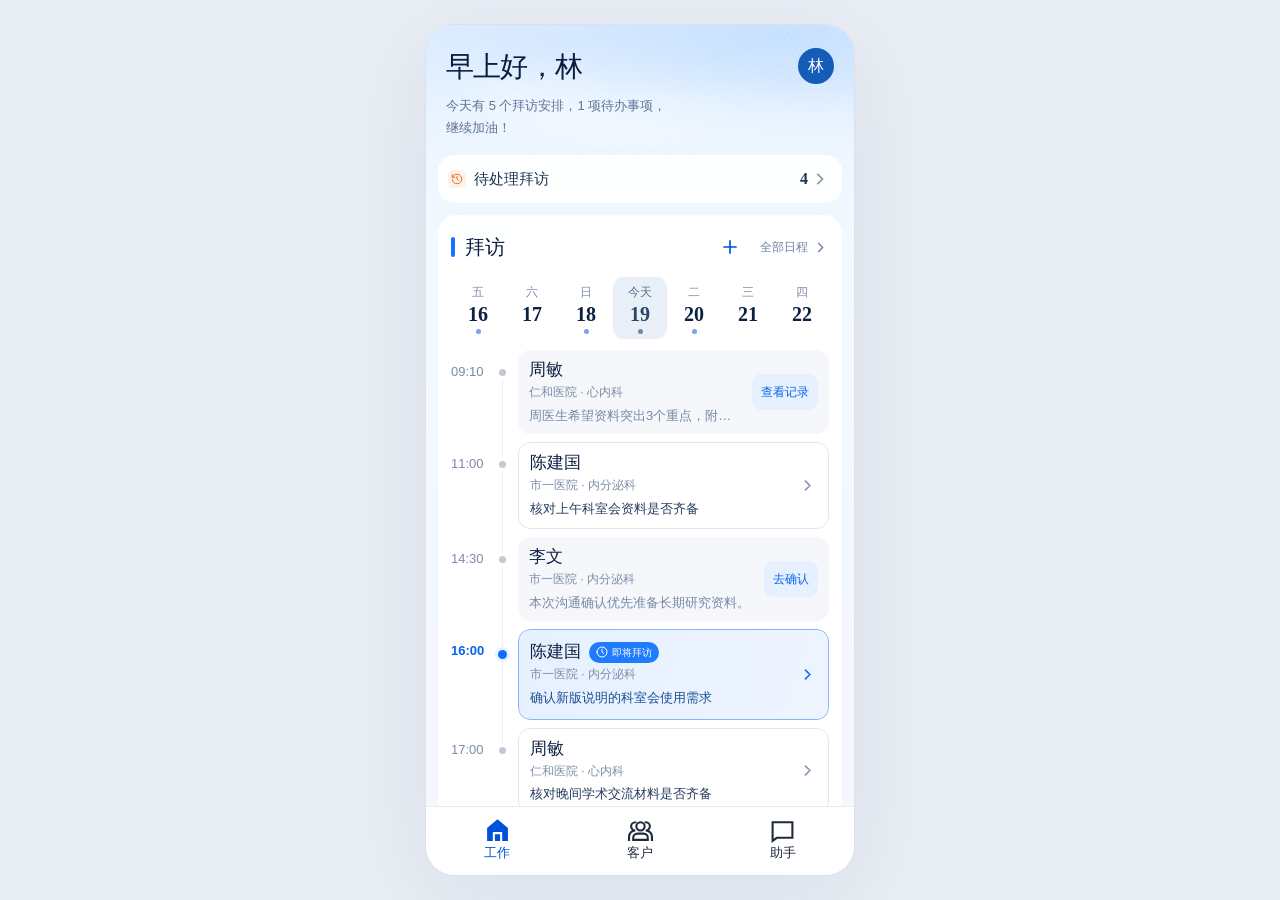
==== index.html @ 2f8feaa4 "Publish the visit workbench as a static GitHub Pages site." ====
<!doctype html>
<html lang="zh-CN">
  <head>
    <meta charset="UTF-8" />
    <meta name="viewport" content="width=device-width, initial-scale=1, viewport-fit=cover" />
    <meta name="theme-color" content="#f5f7fa" />
    <title>拜访工作台</title>
    <script type="module" crossorigin src="./assets/visit-crm-agent-v6-OvRmnCPo.js"></script>
    <link rel="stylesheet" crossorigin href="./assets/visit-crm-agent-v6-2pbnb_za.css">
  </head>
  <body>
    <div id="root"></div>
  </body>
</html>
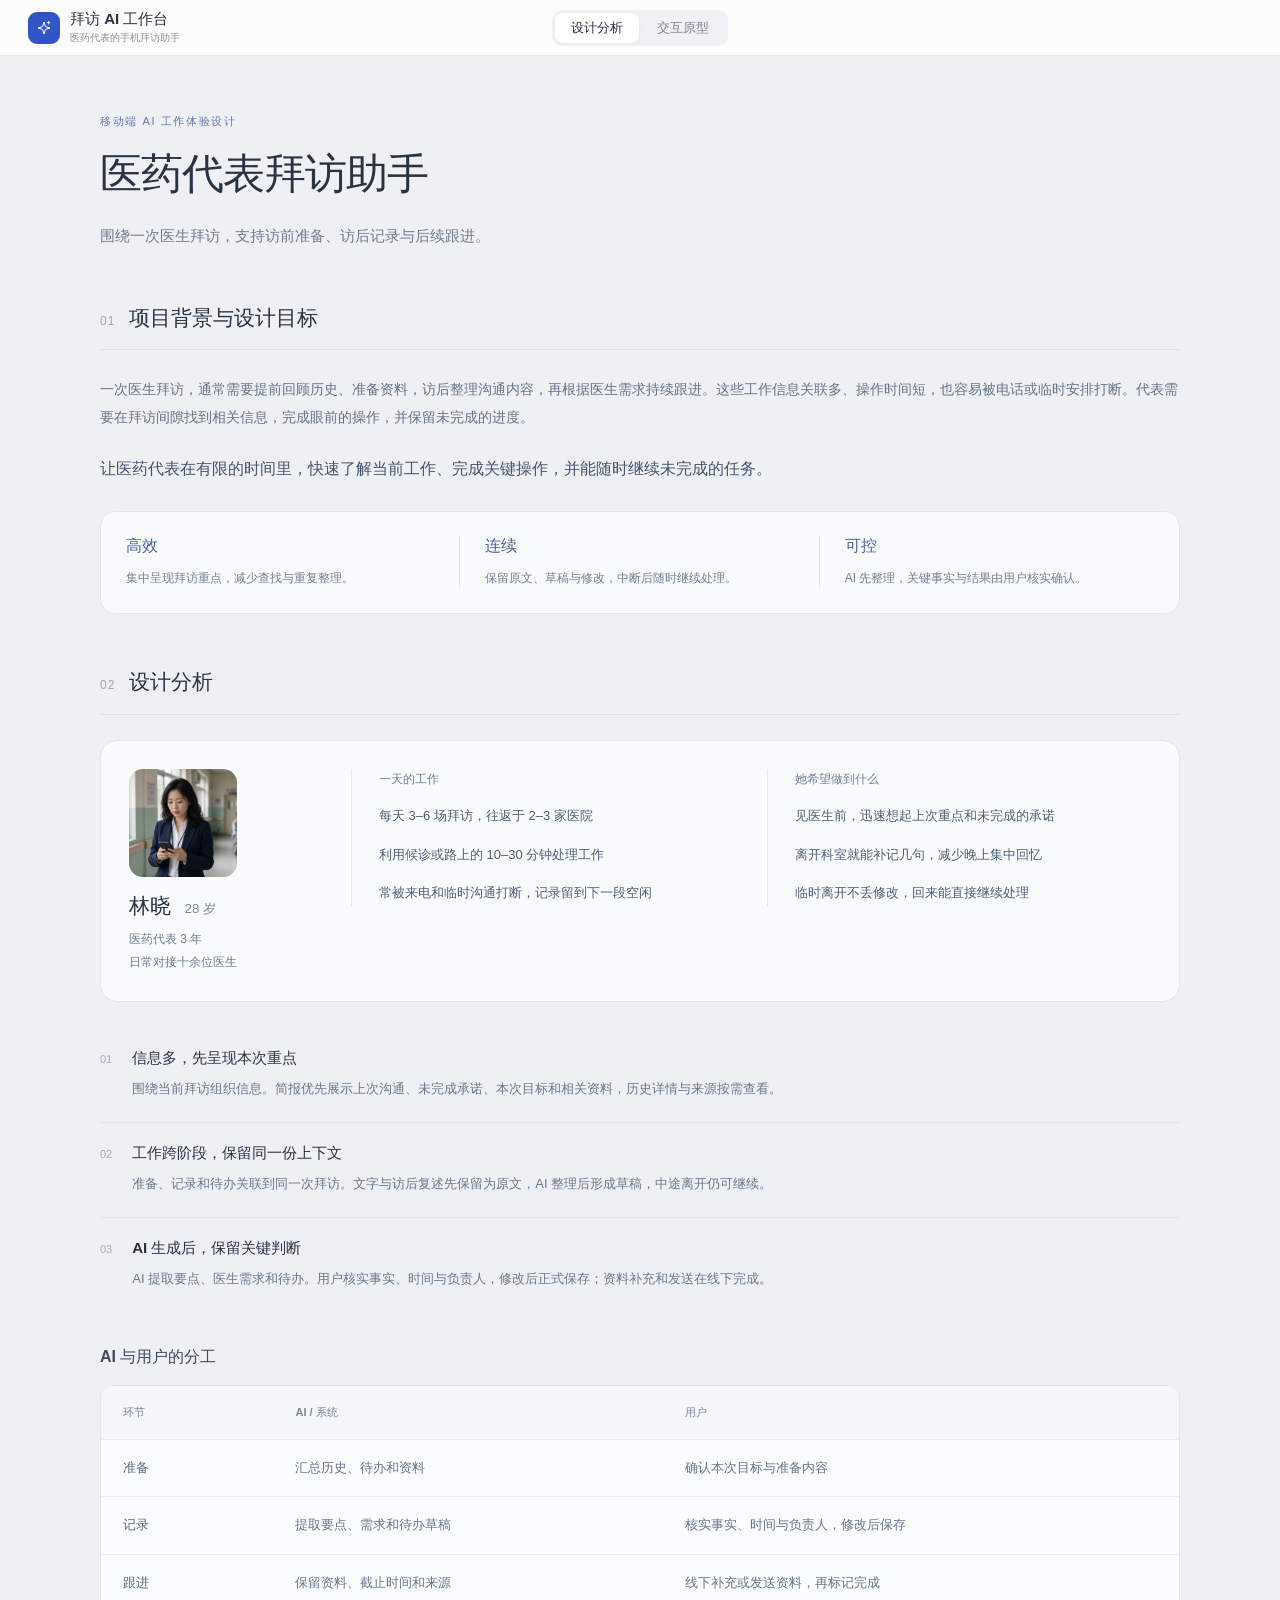
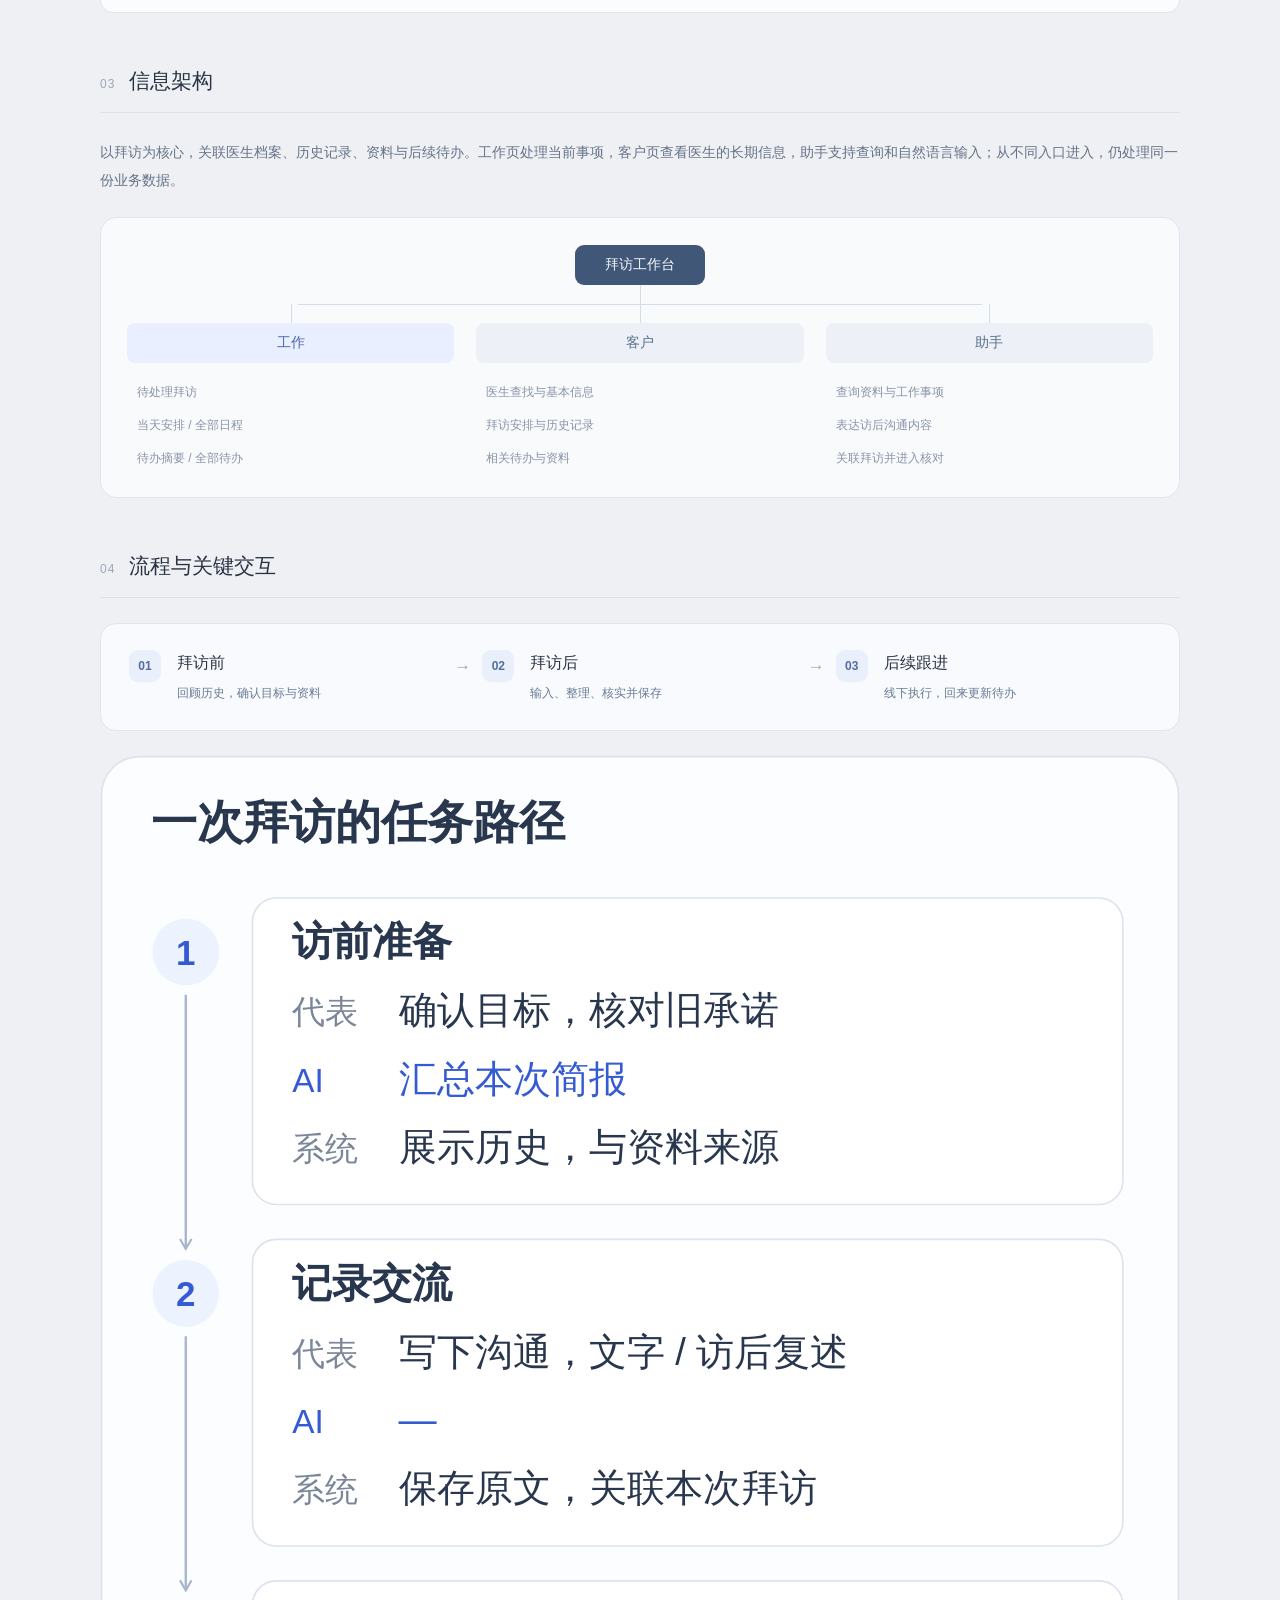
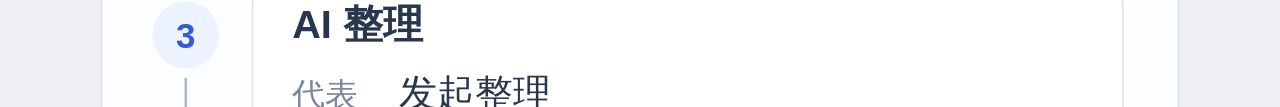
==== commit 199b42e9: "Publish the design showcase so Pages matches the local prototype site." ====
--- a/index.html
+++ b/index.html
@@ -2,13 +2,47 @@
 <html lang="zh-CN">
   <head>
     <meta charset="UTF-8" />
-    <meta name="viewport" content="width=device-width, initial-scale=1, viewport-fit=cover" />
-    <meta name="theme-color" content="#f5f7fa" />
-    <title>拜访工作台</title>
-    <script type="module" crossorigin src="./assets/visit-crm-agent-v6-OvRmnCPo.js"></script>
-    <link rel="stylesheet" crossorigin href="./assets/visit-crm-agent-v6-2pbnb_za.css">
+    <meta name="viewport" content="width=device-width, initial-scale=1" />
+    <meta name="theme-color" content="#eff0f3" />
+    <meta name="description" content="医药代表拜访助手：从访前准备、访后记录到后续跟进的设计分析与可操作原型。" />
+    <title>医药代表拜访助手 · 设计分析与交互原型</title>
+    <link rel="icon" type="image/svg+xml" href="./assets/favicon-CrCzxHG_.svg" />
+    <script type="module" crossorigin src="./assets/showcase-CLrnXKZP.js"></script>
+    <link rel="modulepreload" crossorigin href="./assets/preload-helper-B5U0W3t5.js">
+    <link rel="stylesheet" crossorigin href="./assets/showcase-Dh7uyT0R.css">
   </head>
   <body>
-    <div id="root"></div>
+    <a class="skip-link" href="#main-content">跳到主要内容</a>
+    <header class="showcase-header">
+      <a class="project-brand" href="#analysis" aria-label="拜访 AI 工作台，返回设计分析">
+        <span class="brand-symbol" aria-hidden="true"><svg width="24" height="24" viewBox="0 0 24 24" fill="none"><path d="m12 3 2.1 6.9L21 12l-6.9 2.1L12 21l-2.1-6.9L3 12l6.9-2.1L12 3Z" stroke="currentColor" stroke-width="1.5" stroke-linejoin="round"/><path d="M19 2v4M17 4h4" stroke="currentColor" stroke-width="1.5" stroke-linecap="round"/></svg></span>
+        <span><strong>拜访 AI 工作台</strong><small>医药代表的手机拜访助手</small></span>
+      </a>
+      <nav class="showcase-tabs" role="tablist" aria-label="设计展示导航">
+        <button id="tab-analysis" role="tab" aria-selected="true" aria-controls="panel-analysis" tabindex="0" data-tab="analysis">设计分析</button>
+        <button id="tab-prototype" role="tab" aria-selected="false" aria-controls="panel-prototype" tabindex="-1" data-tab="prototype">交互原型</button>
+      </nav>
+    </header>
+    <main id="main-content">
+      <section id="panel-prototype" role="tabpanel" aria-labelledby="tab-prototype" hidden>
+        <div class="prototype-stage">
+          <svg id="callouts" class="callout-layer" aria-hidden="true"></svg>
+          <aside class="experience-notes notes-left" id="notes-left" aria-label="当前页面的设计意图"></aside>
+          <div class="device-column">
+            <div class="phone-space"><div class="phone-model">
+              <div class="phone-screen"><div class="prototype-loading" id="prototype-loading" role="status"><span class="loading-symbol"></span><strong>正在加载原型</strong></div><iframe id="prototype-frame" title="可操作的医药代表拜访助手原型" data-src="./visit-crm-agent-v6.html?showcase=1#/work" allow="clipboard-write" loading="eager"></iframe></div>
+            </div></div>
+            <div class="prototype-toolbar">
+              <div class="scenario-links" aria-label="体验路径"><button data-route="work" class="is-active">工作首页</button><button data-route="visit/visit-chen">访前准备</button><button data-route="record/visit-late">访后记录</button><button data-route="review/visit-li">核实 AI</button><button data-route="drafts">中断续办</button><button data-route="todos">后续跟进</button></div>
+              <button class="reset-demo" id="reset-demo" aria-haspopup="dialog"><span aria-hidden="true">↺</span> 重置体验</button>
+            </div>
+          </div>
+          <aside class="experience-notes notes-right" id="notes-right" aria-label="当前页面的交互细节"></aside>
+        </div>
+      </section>
+      <section id="panel-analysis" class="document-panel" role="tabpanel" aria-labelledby="tab-analysis"></section>
+    </main>
+    <dialog id="reset-dialog" class="reset-dialog" aria-labelledby="reset-title"><form method="dialog"><h2 id="reset-title">重置演示？</h2><p>恢复本网页的初始数据，不影响独立拜访助手中的记录。</p><div class="dialog-actions"><button value="cancel">取消</button><button value="reset" class="primary-button">重置</button></div></form></dialog>
+    <noscript><p class="noscript">请启用 JavaScript，以查看设计分析并体验交互原型。</p></noscript>
   </body>
 </html>
--- a/assets/showcase-Dh7uyT0R.css
+++ b/assets/showcase-Dh7uyT0R.css
@@ -0,0 +1 @@
+:root{font-family:-apple-system,BlinkMacSystemFont,PingFang SC,Microsoft YaHei,sans-serif;color:#293344;background:#eff0f3;font-synthesis:none;-webkit-font-smoothing:antialiased;--accent:#3154c8;--line:#e0e5ed;--phone-scale:.85;--screen-w:412px;--screen-h:915px;--bezel:8px}*{box-sizing:border-box}html{scroll-padding-top:80px}body{margin:0}button,a{-webkit-tap-highlight-color:transparent}button{font:inherit;color:inherit;cursor:pointer}a{color:var(--accent);text-underline-offset:4px}button:focus-visible,a:focus-visible,summary:focus-visible,[tabindex="0"]:focus-visible{outline:2px solid var(--accent);outline-offset:4px}[hidden]{display:none!important}h1,h2,h3,h4,p,blockquote,dl,dd,figure{margin:0}.skip-link{position:fixed;top:-80px;left:20px;z-index:100;background:#fff;padding:12px 18px;border:2px solid var(--accent);border-radius:8px}.skip-link:focus{top:12px}.showcase-header{position:sticky;top:0;z-index:20;height:56px;padding:0 28px;background:#fcfcfd;border-bottom:1px solid #e5e7eb;display:grid;grid-template-columns:1fr auto 1fr;align-items:center;gap:16px}.project-brand{display:flex;align-items:center;gap:10px;color:inherit;text-decoration:none;justify-self:start;min-width:0}.brand-symbol{width:32px;height:32px;display:grid;place-items:center;border-radius:9px;background:var(--accent);color:#fff;flex-shrink:0}.brand-symbol svg{width:16px;height:16px}.project-brand strong{display:block;font-size:15px;font-weight:650;line-height:1.2}.project-brand small{display:block;font-size:10px;color:#8a909b;margin-top:3px}.showcase-tabs{display:flex;grid-column:2;gap:2px;padding:3px;border-radius:10px;background:#f0f1f4}.showcase-tabs button{height:30px;padding:0 16px;background:transparent;border:0;border-radius:8px;color:#7e8592;font-size:13px;white-space:nowrap;transition:background .15s,color .15s}.showcase-tabs button[aria-selected=true]{background:#fff;color:#293344;box-shadow:0 1px 4px #1722380a;font-weight:600}.showcase-tabs button:hover{color:var(--accent)}.prototype-stage{position:relative;display:grid;grid-template-columns:minmax(250px,340px) auto minmax(250px,340px);align-items:start;justify-content:center;gap:clamp(24px,4vw,64px);max-width:1560px;padding:20px 28px 45px;margin:auto}.device-column{display:flex;flex-direction:column;align-items:center;position:relative;z-index:1}.phone-space{position:relative;width:calc((var(--screen-w) + var(--bezel)*2)*var(--phone-scale));height:calc((var(--screen-h) + var(--bezel)*2)*var(--phone-scale))}.phone-model{position:absolute;width:calc(var(--screen-w) + var(--bezel)*2);height:calc(var(--screen-h) + var(--bezel)*2);padding:var(--bezel);border-radius:36px;background:#202329;box-shadow:0 14px 42px #18284110;transform:scale(var(--phone-scale));transform-origin:top left}.phone-screen{position:relative;width:var(--screen-w);height:var(--screen-h);overflow:hidden;border-radius:28px;background:#f4f7fc}.phone-screen iframe{width:var(--screen-w);height:var(--screen-h);display:block;border:0;opacity:0;transition:opacity .18s}.phone-screen iframe.is-ready{opacity:1}.callout-layer{position:absolute;inset:0;width:100%;height:100%;overflow:visible;pointer-events:none;z-index:4}.experience-notes{position:relative;z-index:2;min-height:calc((var(--screen-h) + var(--bezel)*2)*var(--phone-scale))}.callout-note{position:absolute;left:0;right:8px}.notes-right .callout-note{left:8px;right:0}.callout-title{display:flex;align-items:flex-start;gap:8px;font-size:14px;font-weight:600;line-height:1.6;color:#354158;margin-bottom:9px}.callout-index{display:inline-grid;place-items:center;width:19px;height:19px;flex-shrink:0;margin-top:2px;border-radius:50%;background:var(--accent);color:#fff;font-size:11px;font-weight:600}.callout-note p{color:#65758c;font-size:13px;line-height:1.95;padding-left:27px;text-wrap:pretty}.callout-note.is-dim .callout-index{background:#7b8aad}.note-visual{margin:14px 0 0 27px}.note-visual svg{display:block;width:100%;height:auto;background:#f7f9fc;border:1px solid #dce3ed;border-radius:12px}.prototype-toolbar{display:flex;justify-content:center;align-items:center;flex-wrap:wrap;gap:2px 8px;margin-top:12px;width:min(100%,540px)}.scenario-links{display:flex;align-items:center;justify-content:center;flex-wrap:wrap;gap:3px}.scenario-links button{border:1px solid transparent;border-radius:6px;background:transparent;color:#7a8495;font-size:11px;min-height:32px;padding:4px 8px}.scenario-links button:hover{color:var(--accent);background:#e5eaf7}.scenario-links button.is-active{color:var(--accent);border-color:#d5dff7;background:#f8faff}.reset-demo{border:0;background:none;color:#8a92a0;font-size:11px;min-height:32px;padding:0 8px;white-space:nowrap}.reset-demo span{font-size:15px;margin-right:3px}.reset-demo:hover{color:var(--accent)}.prototype-loading{position:absolute;inset:0;z-index:2;display:flex;flex-direction:column;justify-content:center;align-items:center;gap:12px;padding:28px;background:#f5f7fb;text-align:center}.prototype-loading strong{font-size:15px;font-weight:550;color:#4a5871}.prototype-loading p{font-size:12px;line-height:1.8;color:#929cad}.loading-symbol{width:23px;height:23px;border:2px solid #d8e1f8;border-top-color:var(--accent);border-radius:50%;animation:loading .8s linear infinite}@keyframes loading{to{transform:rotate(360deg)}}.document{max-width:1160px;margin:auto;padding:58px 40px 88px}.document-intro{margin-bottom:48px}.document-eyebrow{color:#6378ac!important;font-size:11px!important;letter-spacing:1.6px;margin-bottom:17px}.document h1{font-size:clamp(30px,3.6vw,42px);font-weight:650;line-height:1.35;letter-spacing:-1px;margin-bottom:18px}.document-intro>p:last-child{color:#717c8d;font-size:15px;line-height:1.95;max-width:700px}.doc-section{margin-top:52px}.doc-section>h2{display:flex;align-items:baseline;gap:14px;font-size:21px;font-weight:600;line-height:1.5;padding-bottom:16px;border-bottom:1px solid #dde2ea;margin-bottom:25px}.doc-section>h2>span{color:#9ca6b7;font-size:12px;font-weight:500;letter-spacing:1px}.doc-sub{font-size:16px;font-weight:600;color:#3b4962;margin:34px 0 17px}.prose{color:#657388;font-size:14px;line-height:2;margin-bottom:13px}.goal-statement{color:#44546f;font-size:16px;font-weight:500;line-height:1.95;margin-top:22px}.goal-grid{display:grid;grid-template-columns:repeat(3,minmax(0,1fr));gap:0;margin-top:26px;padding:24px 0;background:#f9fafc;border:1px solid #e1e6ee;border-radius:15px}.goal-card{padding:0 25px;border-right:1px solid #e3e8f0}.goal-card:last-child{border:0}.goal-card h3{font-size:16px;color:#4b629a;font-weight:600;margin-bottom:10px}.goal-card p{color:#718095;font-size:12px;line-height:1.9}.persona-hero{display:grid;grid-template-columns:190px minmax(0,1fr) minmax(0,1fr);align-items:start;gap:32px;padding:28px;background:#fafbfd;border:1px solid #e3e7ee;border-radius:18px;margin-bottom:26px}.persona-identity{display:flex;flex-direction:column;align-items:flex-start;gap:14px}.persona-photo{width:108px;height:108px;display:block;flex-shrink:0;border-radius:14px;object-fit:cover;object-position:35% 22%}.persona-identity h3{font-size:21px;font-weight:600;line-height:1.4;margin-bottom:8px}.persona-identity h3 span{font-size:13px;font-weight:400;color:#7a879b;margin-left:8px}.persona-background{font-size:12px;color:#6d7d94;line-height:1.85}.persona-column{border-left:1px solid #e3e8f0;padding-left:27px}.persona-column h4{font-size:12px;font-weight:500;color:#718199;margin:2px 0 16px}.persona-column ul{list-style:none;padding:0;margin:0;display:grid;gap:14px}.persona-column li{color:#4e5e77;font-size:13px;line-height:1.9}.decision-list{margin-bottom:30px}.decision-list article{display:flex;gap:20px;padding:21px 0;border-bottom:1px solid #e1e6ee}.decision-list article:last-child{border:0}.decision-index{font-size:11px;color:#a0adc3;padding-top:4px;font-variant-numeric:tabular-nums}.decision-list h3{font-size:15px;font-weight:600;margin-bottom:8px}.decision-list p{font-size:13px;color:#69788f;line-height:1.95}.table-scroll{width:100%;overflow-x:auto;border:1px solid #e1e6ee;border-radius:13px;background:#fbfcfe}table{border-collapse:collapse;width:100%;min-width:560px;font-size:13px;line-height:1.9;text-align:left}th,td{padding:16px 22px;vertical-align:top;border-bottom:1px solid #e8edf3}thead th{font-size:11px;font-weight:550;color:#7a879c;background:#f5f7fa}tbody th{color:#566983;font-weight:500;width:16%}tbody td{color:#66758c}tbody tr:last-child td,tbody tr:last-child th{border:0}.app-map{margin-top:23px;padding:27px 26px 22px;background:#f9fafc;border:1px solid #e0e6ef;border-radius:17px}.app-map-root{position:relative;width:max-content;margin:auto;padding:11px 30px;border-radius:9px;background:#405778;color:#f8faff;font-size:14px;font-weight:550}.app-map-root:after{content:"";position:absolute;left:50%;bottom:-19px;width:1px;height:19px;background:#d3dce9}.app-map-cols{position:relative;display:grid;grid-template-columns:repeat(3,minmax(0,1fr));gap:22px;margin-top:38px}.app-map-cols:before{content:"";position:absolute;top:-19px;left:16.67%;right:16.67%;height:1px;background:#d3dce9}.app-map-col{position:relative}.app-map-col:before{content:"";position:absolute;top:-19px;left:50%;width:1px;height:19px;background:#d3dce9}.app-map-col h3{padding:11px;text-align:center;background:#edf1f7;border-radius:8px;font-size:14px;font-weight:550;color:#59708e}.app-map-col.is-primary h3{color:#4a65ac;background:#e9efff}.app-map-col ul{list-style:none;margin:13px 0 0;padding:0 10px}.app-map-col li{color:#8793a6;font-size:12px;line-height:1.9;padding:5px 0}.placement-notes{display:grid;gap:20px;margin-top:25px}.placement-notes article{display:grid;grid-template-columns:160px 1fr;gap:20px}.placement-notes h3{font-size:13px;font-weight:550;color:#60718d;line-height:1.95}.placement-notes p{color:#738199;font-size:12px;line-height:1.95}.phase-strip{display:grid;grid-template-columns:repeat(3,minmax(0,1fr));gap:38px;padding:26px 28px;border:1px solid #dfe6f0;border-radius:16px;background:#f8fafd}.phase-strip article{position:relative;padding-left:48px;min-width:0}.phase-strip article>span{position:absolute;top:0;left:0;display:grid;place-items:center;width:32px;height:32px;border-radius:9px;color:#536d9e;background:#eaf0fb;font-size:12px;font-weight:600}.phase-strip article+article:before{content:"→";position:absolute;left:-28px;top:7px;color:#91a5c5;font-size:17px}.phase-strip h3{font-size:16px;font-weight:600;margin:3px 0 8px}.phase-strip p{font-size:12px;color:#697b94;line-height:1.85}.journey-figure{margin-top:24px}.journey-figure img{display:block;width:100%;height:auto}.journey-figure figcaption{text-align:center;font-size:11px;color:#9ba6b7;line-height:1.95;margin-top:13px}.resume-path{list-style:none;display:grid;grid-template-columns:repeat(4,minmax(0,1fr));gap:28px;padding:6px 0 0;margin:0}.resume-path li{position:relative;min-width:0}.resume-path li:not(:last-child):before{content:"";position:absolute;top:15px;left:16px;right:-44px;height:1px;background:#d4deed}.resume-path li>span{position:relative;display:grid;place-items:center;width:32px;height:32px;border-radius:50%;border:1px solid #cbd8ed;background:#f7f9fd;font-size:12px;color:#5975a7;font-weight:500}.resume-path li:nth-child(2)>span{background:#fbf5eb;border-color:#e7d6b8;color:#987444}.resume-path li:nth-child(3)>span{background:#4b6ac2;border-color:#4b6ac2;color:#fff}.resume-path li>div{margin-top:17px;padding-right:8px}.resume-path h4{font-size:14px;font-weight:600;margin-bottom:9px}.resume-path p{font-size:12px;color:#697b94;line-height:1.9}.review-example{display:grid;grid-template-columns:1fr 1fr;gap:35px;border:1px solid #e0e6f0;background:#fafbfd;padding:28px;border-radius:16px}.review-example>div+div{border-left:1px solid #e0e6f0;padding-left:32px}.example-label{display:block;font-size:10px;color:#9aa8bd;margin-bottom:15px;letter-spacing:1px}.review-example blockquote{font-size:18px;color:#637696;line-height:1.9;margin-bottom:14px}.review-example h4{font-size:15px;font-weight:550;margin-bottom:12px}.review-example p{font-size:12px;color:#738199;line-height:1.95}.document-jump{display:inline-flex;align-items:center;gap:22px;font-size:12px;border:0;padding:10px 0;margin-top:14px;background:transparent;color:#5773b4}.document-jump:hover{color:var(--accent)}.prototype-scope{font-size:11px;color:#a3adbb;border-top:1px solid #dfe5ee;padding-top:22px;margin-top:38px;line-height:1.95}.reset-dialog{width:min(420px,calc(100% - 36px));padding:30px;border:1px solid #e2e7ee;border-radius:18px;color:#3e4c64;box-shadow:0 20px 80px #12243d1f}.reset-dialog::backdrop{background:#182a4650}.reset-dialog h2{font-size:21px;font-weight:600;margin-bottom:14px}.reset-dialog p{font-size:13px;color:#8794a9;line-height:1.9}.dialog-actions{display:flex;justify-content:flex-end;gap:12px;margin-top:25px}.dialog-actions button{font-size:12px;padding:10px 18px;border:1px solid #e1e7ef;background:#fff;border-radius:8px}.primary-button,.dialog-actions .primary-button{border:1px solid var(--accent);border-radius:8px;background:var(--accent);color:#fff;padding:10px 17px;font-size:12px}.noscript{text-align:center;padding:30px}@media(max-width:1180px){.showcase-header{padding-inline:20px}.prototype-stage{grid-template-columns:minmax(190px,1fr) auto minmax(190px,1fr);gap:22px;padding-inline:20px}.callout-title{font-size:13px}.callout-note p{font-size:12px}}@media(max-width:980px){.showcase-header{display:flex;justify-content:space-between;height:auto;min-height:56px;padding:10px 16px;gap:12px}.prototype-stage{grid-template-columns:1fr 1fr;gap:24px;padding:14px 24px 35px;max-width:760px}.device-column{grid-column:1/-1;grid-row:1}.experience-notes{min-height:0;align-self:start}.callout-note,.notes-right .callout-note{position:static;margin-top:18px}.callout-layer{display:none}.callout-note.is-dim{opacity:1}.document{padding-inline:32px}}@media(max-width:680px){.showcase-header{flex-wrap:wrap;padding:12px 16px 10px;gap:12px}.project-brand strong{font-size:14px}.showcase-tabs{width:100%}.showcase-tabs button{flex:1;height:34px;font-size:12px}.prototype-stage{padding:12px 18px 32px;gap:20px}.prototype-toolbar{margin-top:10px;gap:3px}.scenario-links button{font-size:10px;padding:4px 7px}.callout-title{font-size:13px}.callout-note p{padding:0;font-size:12px;margin-top:10px}.document{padding:36px 22px 48px}.document-intro{margin-bottom:34px}.document h1{font-size:31px}.document-intro>p:last-child{font-size:13px}.doc-section{margin-top:38px}.doc-section>h2{font-size:19px;gap:11px;margin-bottom:20px}.prose{font-size:13px}.goal-grid{grid-template-columns:1fr;padding:0 21px}.goal-card{border:0;border-bottom:1px solid #e3e8f0;padding:18px 0}.goal-card h3{font-size:15px;margin-bottom:6px}.persona-hero{grid-template-columns:1fr}.persona-hero figure{min-height:190px;max-height:220px}.persona-copy{padding:23px}.persona-copy h3{font-size:18px}.decision-list article{gap:14px}.app-map{padding:23px 18px 18px}.app-map-cols{grid-template-columns:1fr;gap:20px;margin-top:22px}.app-map-root:after,.app-map-cols:before,.app-map-col:before{display:none}.app-map-col ul{margin-top:8px}.app-map-col li{padding:4px 0}.placement-notes article{display:block}.placement-notes h3{margin-bottom:5px}.phase-strip{grid-template-columns:1fr;gap:18px;padding-bottom:0}.phase-strip article+article:before{display:none}.phase-strip h3{margin-bottom:5px}.journey-figure{margin:20px -6px 0}.resume-path{grid-template-columns:1fr 1fr;gap:24px 20px}.review-example{grid-template-columns:1fr;padding:24px;gap:24px}.review-example>div+div{border:0;border-top:1px solid #e0e6f0;padding:24px 0 0}.review-example blockquote{font-size:17px}th,td{padding:14px 16px}}@media(max-width:680px){.table-scroll table{min-width:0;table-layout:fixed;font-size:12px}.table-scroll th,.table-scroll td{padding:13px 11px}.table-scroll th:first-child{width:54px}}@media(max-width:680px){.prototype-stage{grid-template-columns:minmax(0,1fr)}.note-visual{margin-left:0;max-width:420px}.experience-notes{width:100%}}@media(max-width:680px){.persona-hero{grid-template-columns:1fr;gap:24px;padding:23px}.persona-identity{flex-direction:row;align-items:center;gap:18px}.persona-photo{width:84px;height:84px}.persona-identity h3{font-size:20px}.persona-column{border-left:0;border-top:1px solid #e3e8f0;padding:20px 0 0}.persona-column h4{margin:0 0 12px}.persona-column ul{gap:10px}.phase-strip{padding:22px;gap:24px}.resume-path{display:block}.resume-path li{display:grid;grid-template-columns:32px minmax(0,1fr);column-gap:16px;padding-bottom:24px}.resume-path li:last-child{padding-bottom:0}.resume-path li:not(:last-child):before{inset:32px auto 0 15px;width:1px;height:auto}.resume-path li>div{margin:0;padding:2px 0 0}}@media(prefers-reduced-motion:reduce){*,*:before,*:after{animation:none!important;transition:none!important;scroll-behavior:auto!important}}@media print{.showcase-header,#panel-prototype,.document-jump,.reset-dialog{display:none!important}.document-panel[hidden]{display:block!important}body{background:#fff}.document{max-width:none;padding:0}.doc-section,.journey-figure,.table-scroll,.review-example{break-inside:avoid}.table-scroll{overflow:visible}table{min-width:0}}
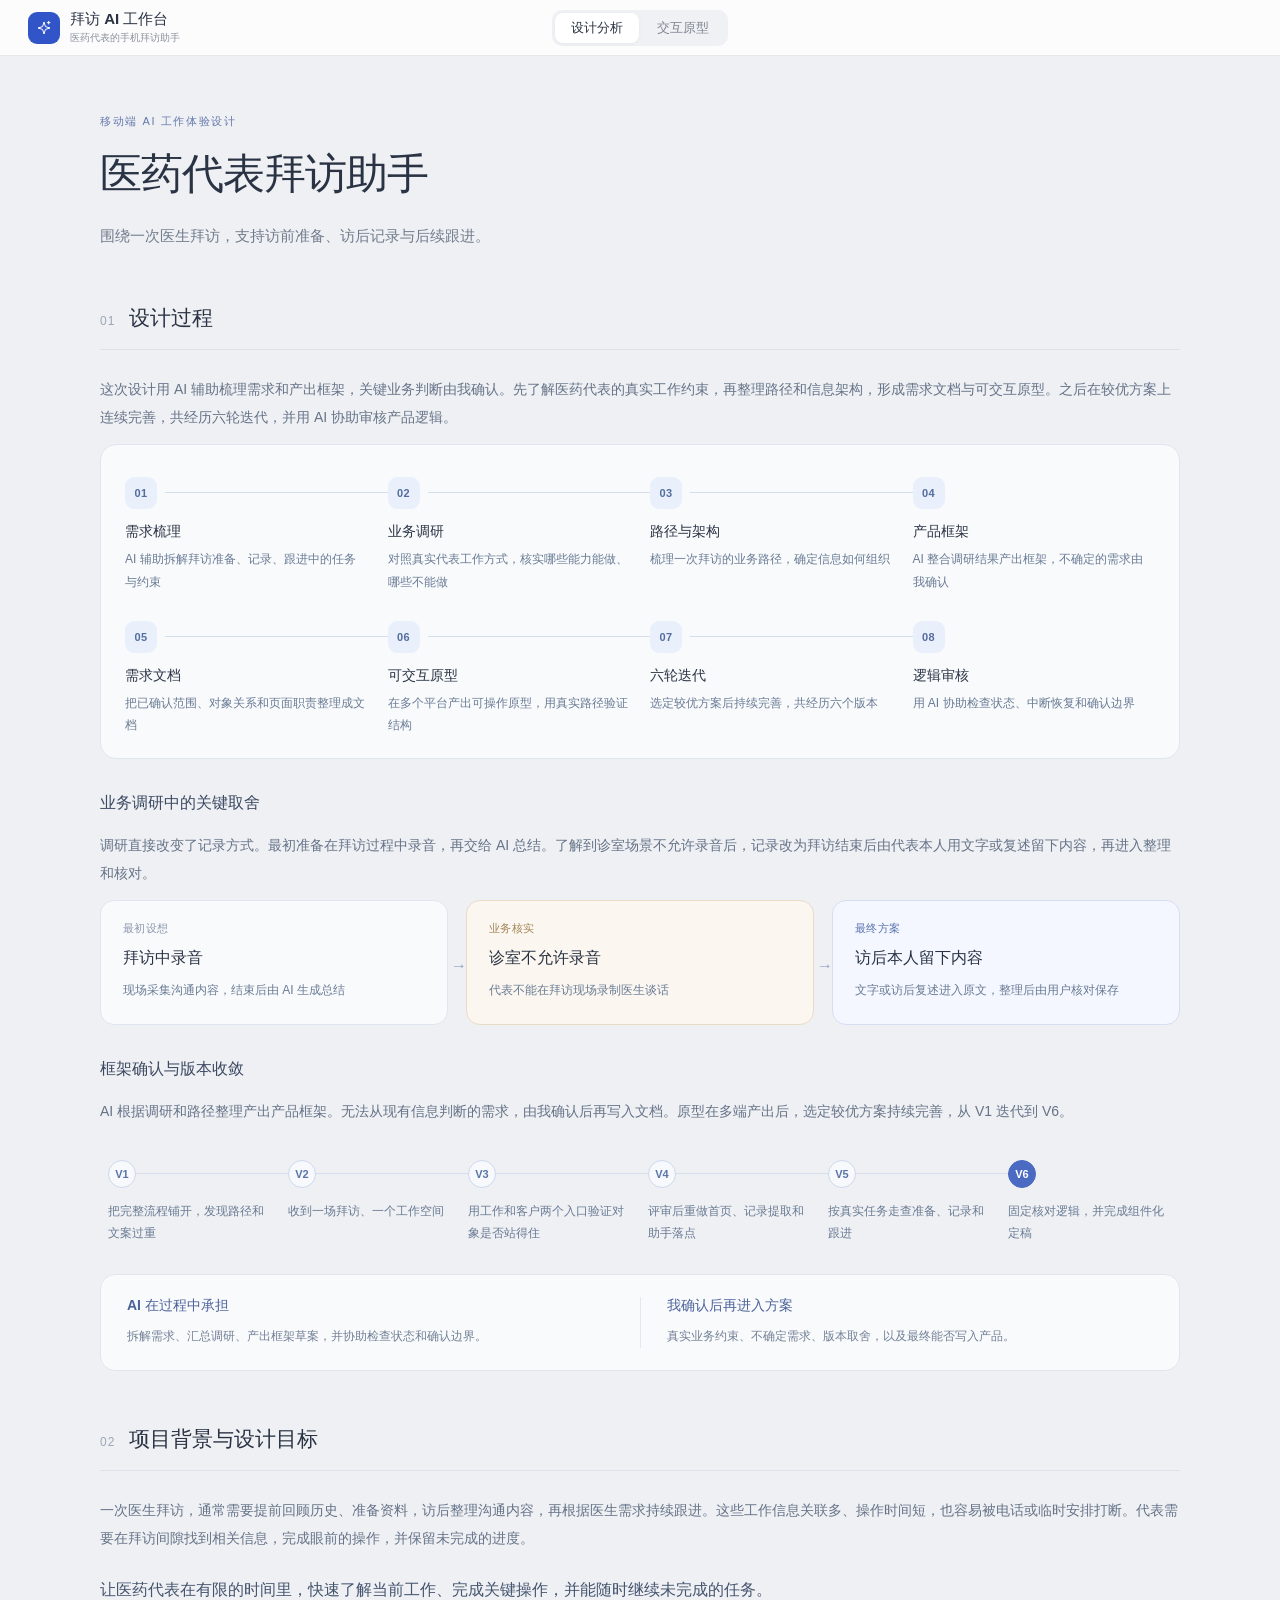
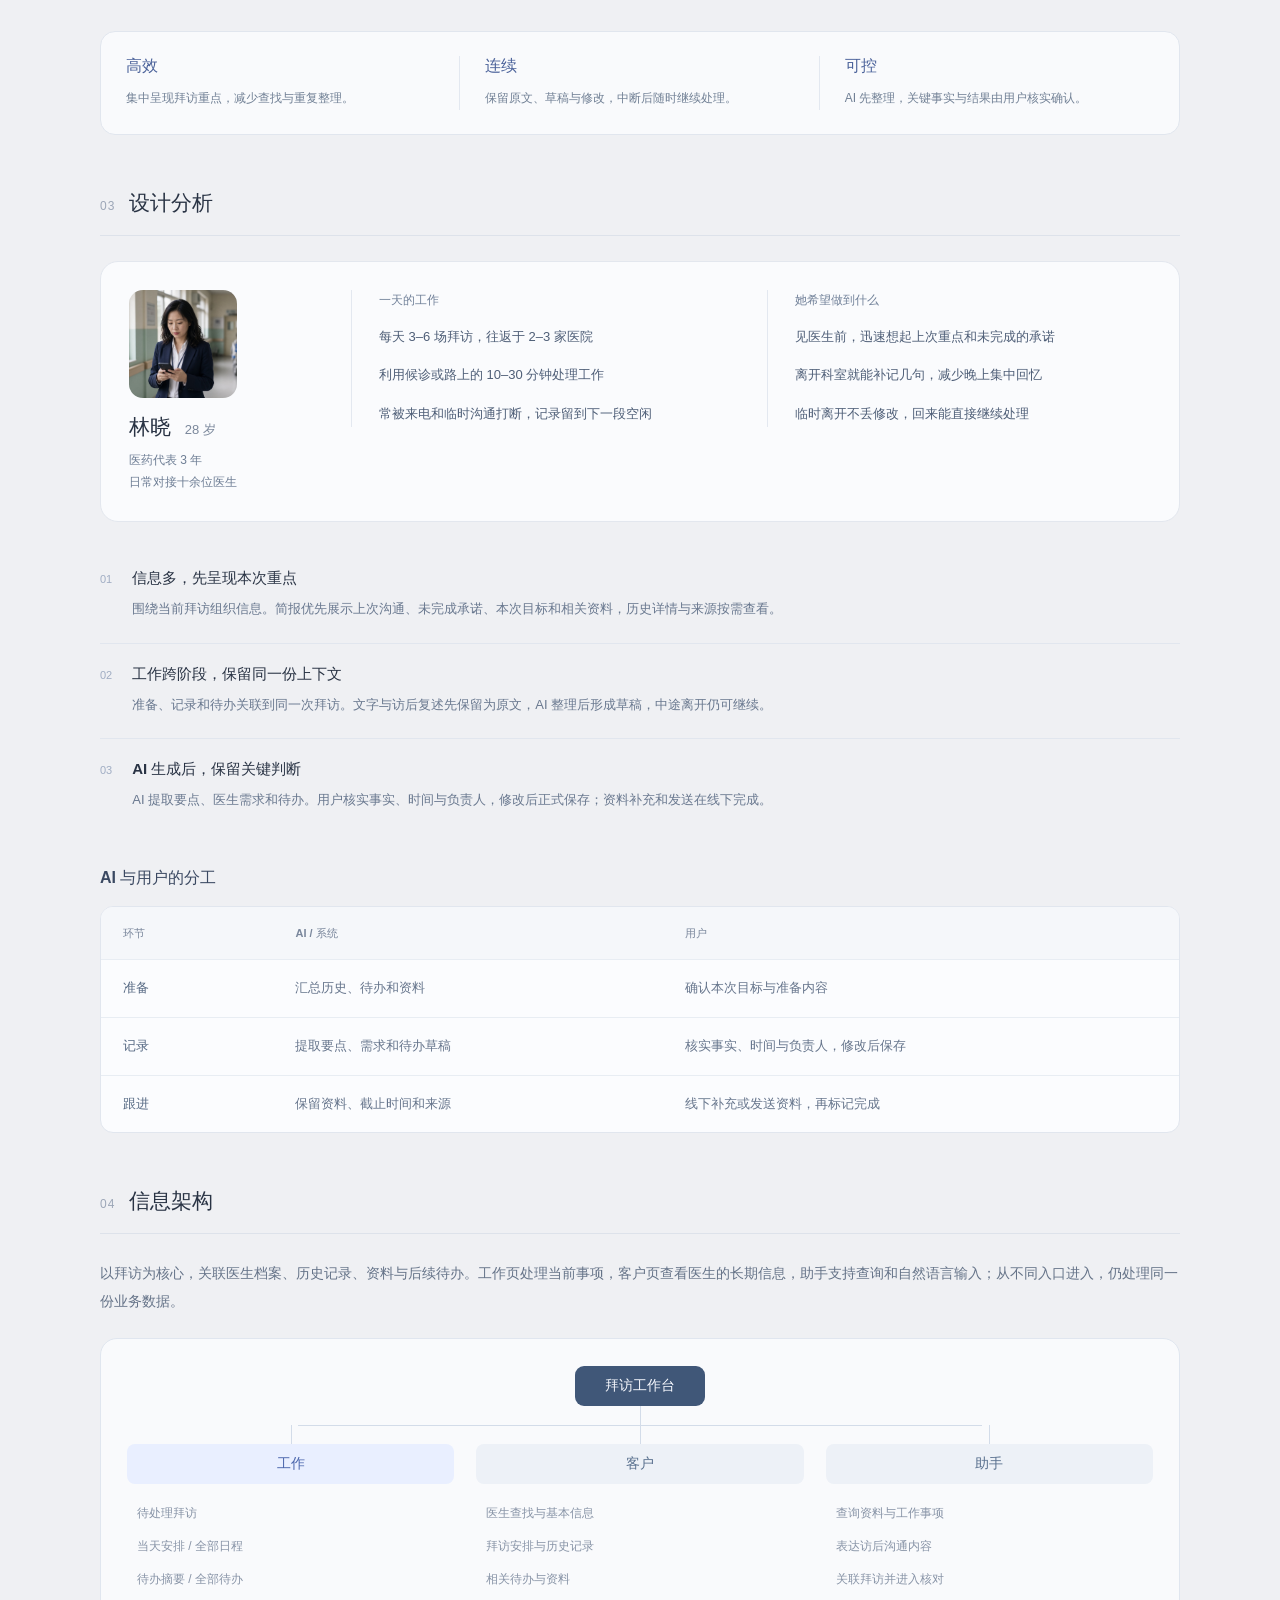
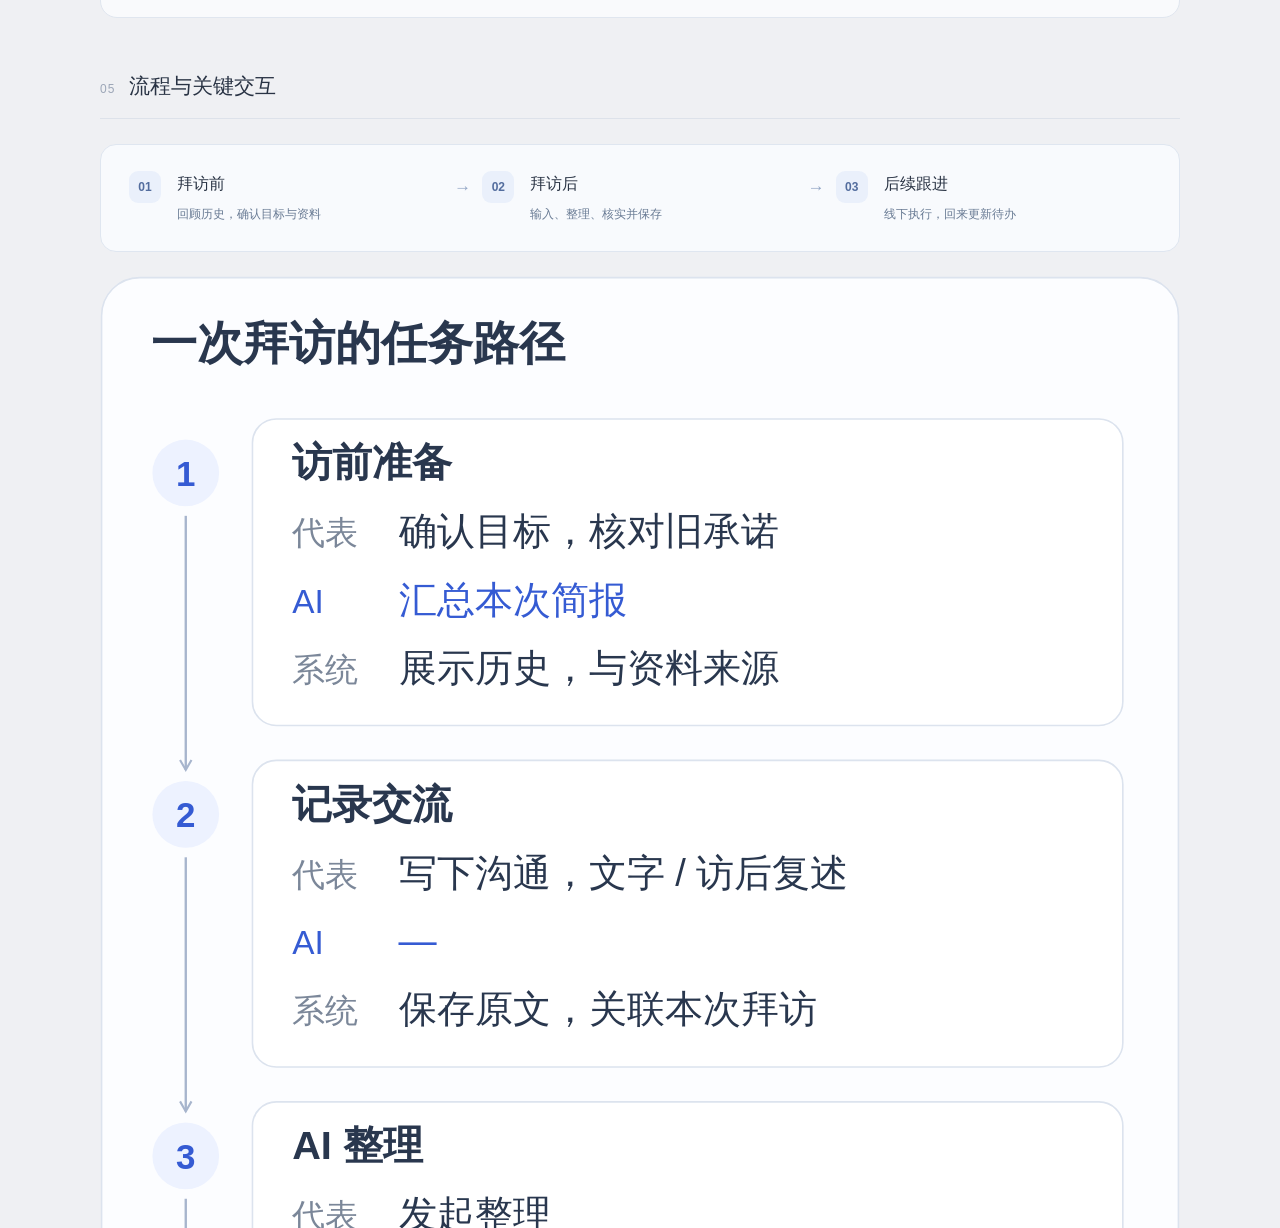
==== commit 1082b2f3: "Refresh customers, optional todos, recorded past visits, and review editing." ====
--- a/index.html
+++ b/index.html
@@ -7,9 +7,9 @@
     <meta name="description" content="医药代表拜访助手：从访前准备、访后记录到后续跟进的设计分析与可操作原型。" />
     <title>医药代表拜访助手 · 设计分析与交互原型</title>
     <link rel="icon" type="image/svg+xml" href="./assets/favicon-CrCzxHG_.svg" />
-    <script type="module" crossorigin src="./assets/showcase-CLrnXKZP.js"></script>
+    <script type="module" crossorigin src="./assets/showcase-2bGiR0l_.js"></script>
     <link rel="modulepreload" crossorigin href="./assets/preload-helper-B5U0W3t5.js">
-    <link rel="stylesheet" crossorigin href="./assets/showcase-Dh7uyT0R.css">
+    <link rel="stylesheet" crossorigin href="./assets/showcase-C-QtS1ud.css">
   </head>
   <body>
     <a class="skip-link" href="#main-content">跳到主要内容</a>
--- a/assets/showcase-C-QtS1ud.css
+++ b/assets/showcase-C-QtS1ud.css
@@ -0,0 +1 @@
+:root{font-family:-apple-system,BlinkMacSystemFont,PingFang SC,Microsoft YaHei,sans-serif;color:#293344;background:#eff0f3;font-synthesis:none;-webkit-font-smoothing:antialiased;--accent:#3154c8;--line:#e0e5ed;--phone-scale:.85;--screen-w:412px;--screen-h:915px;--bezel:8px}*{box-sizing:border-box}html{scroll-padding-top:80px}body{margin:0}button,a{-webkit-tap-highlight-color:transparent}button{font:inherit;color:inherit;cursor:pointer}a{color:var(--accent);text-underline-offset:4px}button:focus-visible,a:focus-visible,summary:focus-visible,[tabindex="0"]:focus-visible{outline:2px solid var(--accent);outline-offset:4px}[hidden]{display:none!important}h1,h2,h3,h4,p,blockquote,dl,dd,figure{margin:0}.skip-link{position:fixed;top:-80px;left:20px;z-index:100;background:#fff;padding:12px 18px;border:2px solid var(--accent);border-radius:8px}.skip-link:focus{top:12px}.showcase-header{position:sticky;top:0;z-index:20;height:56px;padding:0 28px;background:#fcfcfd;border-bottom:1px solid #e5e7eb;display:grid;grid-template-columns:1fr auto 1fr;align-items:center;gap:16px}.project-brand{display:flex;align-items:center;gap:10px;color:inherit;text-decoration:none;justify-self:start;min-width:0}.brand-symbol{width:32px;height:32px;display:grid;place-items:center;border-radius:9px;background:var(--accent);color:#fff;flex-shrink:0}.brand-symbol svg{width:16px;height:16px}.project-brand strong{display:block;font-size:15px;font-weight:650;line-height:1.2}.project-brand small{display:block;font-size:10px;color:#8a909b;margin-top:3px}.showcase-tabs{display:flex;grid-column:2;gap:2px;padding:3px;border-radius:10px;background:#f0f1f4}.showcase-tabs button{height:30px;padding:0 16px;background:transparent;border:0;border-radius:8px;color:#7e8592;font-size:13px;white-space:nowrap;transition:background .15s,color .15s}.showcase-tabs button[aria-selected=true]{background:#fff;color:#293344;box-shadow:0 1px 4px #1722380a;font-weight:600}.showcase-tabs button:hover{color:var(--accent)}.prototype-stage{position:relative;display:grid;grid-template-columns:minmax(250px,340px) auto minmax(250px,340px);align-items:start;justify-content:center;gap:clamp(24px,4vw,64px);max-width:1560px;padding:20px 28px 45px;margin:auto}.device-column{display:flex;flex-direction:column;align-items:center;position:relative;z-index:1}.phone-space{position:relative;width:calc((var(--screen-w) + var(--bezel)*2)*var(--phone-scale));height:calc((var(--screen-h) + var(--bezel)*2)*var(--phone-scale))}.phone-model{position:absolute;width:calc(var(--screen-w) + var(--bezel)*2);height:calc(var(--screen-h) + var(--bezel)*2);padding:var(--bezel);border-radius:36px;background:#202329;box-shadow:0 14px 42px #18284110;transform:scale(var(--phone-scale));transform-origin:top left}.phone-screen{position:relative;width:var(--screen-w);height:var(--screen-h);overflow:hidden;border-radius:28px;background:#f4f7fc}.phone-screen iframe{width:var(--screen-w);height:var(--screen-h);display:block;border:0;opacity:0;transition:opacity .18s}.phone-screen iframe.is-ready{opacity:1}.callout-layer{position:absolute;inset:0;width:100%;height:100%;overflow:visible;pointer-events:none;z-index:4}.experience-notes{position:relative;z-index:2;min-height:calc((var(--screen-h) + var(--bezel)*2)*var(--phone-scale))}.callout-note{position:absolute;left:0;right:8px}.notes-right .callout-note{left:8px;right:0}.callout-title{display:flex;align-items:flex-start;gap:8px;font-size:14px;font-weight:600;line-height:1.6;color:#354158;margin-bottom:9px}.callout-index{display:inline-grid;place-items:center;width:19px;height:19px;flex-shrink:0;margin-top:2px;border-radius:50%;background:var(--accent);color:#fff;font-size:11px;font-weight:600}.callout-note p{color:#65758c;font-size:13px;line-height:1.95;padding-left:27px;text-wrap:pretty}.callout-note.is-dim .callout-index{background:#7b8aad}.note-visual{margin:14px 0 0 27px}.note-visual svg{display:block;width:100%;height:auto;background:#f7f9fc;border:1px solid #dce3ed;border-radius:12px}.prototype-toolbar{display:flex;justify-content:center;align-items:center;flex-wrap:wrap;gap:2px 8px;margin-top:12px;width:min(100%,540px)}.scenario-links{display:flex;align-items:center;justify-content:center;flex-wrap:wrap;gap:3px}.scenario-links button{border:1px solid transparent;border-radius:6px;background:transparent;color:#7a8495;font-size:11px;min-height:32px;padding:4px 8px}.scenario-links button:hover{color:var(--accent);background:#e5eaf7}.scenario-links button.is-active{color:var(--accent);border-color:#d5dff7;background:#f8faff}.reset-demo{border:0;background:none;color:#8a92a0;font-size:11px;min-height:32px;padding:0 8px;white-space:nowrap}.reset-demo span{font-size:15px;margin-right:3px}.reset-demo:hover{color:var(--accent)}.prototype-loading{position:absolute;inset:0;z-index:2;display:flex;flex-direction:column;justify-content:center;align-items:center;gap:12px;padding:28px;background:#f5f7fb;text-align:center}.prototype-loading strong{font-size:15px;font-weight:550;color:#4a5871}.prototype-loading p{font-size:12px;line-height:1.8;color:#929cad}.loading-symbol{width:23px;height:23px;border:2px solid #d8e1f8;border-top-color:var(--accent);border-radius:50%;animation:loading .8s linear infinite}@keyframes loading{to{transform:rotate(360deg)}}.document{max-width:1160px;margin:auto;padding:58px 40px 88px}.document-intro{margin-bottom:48px}.document-eyebrow{color:#6378ac!important;font-size:11px!important;letter-spacing:1.6px;margin-bottom:17px}.document h1{font-size:clamp(30px,3.6vw,42px);font-weight:650;line-height:1.35;letter-spacing:-1px;margin-bottom:18px}.document-intro>p:last-child{color:#717c8d;font-size:15px;line-height:1.95;max-width:700px}.doc-section{margin-top:52px}.doc-section>h2{display:flex;align-items:baseline;gap:14px;font-size:21px;font-weight:600;line-height:1.5;padding-bottom:16px;border-bottom:1px solid #dde2ea;margin-bottom:25px}.doc-section>h2>span{color:#9ca6b7;font-size:12px;font-weight:500;letter-spacing:1px}.doc-sub{font-size:16px;font-weight:600;color:#3b4962;margin:34px 0 17px}.prose{color:#657388;font-size:14px;line-height:2;margin-bottom:13px}.process-track{list-style:none;display:grid;grid-template-columns:repeat(4,minmax(0,1fr));gap:22px 20px;margin:6px 0 8px;padding:26px 24px 22px;border:1px solid #e0e6ef;border-radius:16px;background:#f9fafc}.process-track li{position:relative;min-width:0;padding-top:6px}.process-track li:nth-child(-n+3):after{content:"";position:absolute;top:21px;left:40px;right:-20px;height:1px;background:#d4deed}.process-track li:nth-child(n+5):nth-child(-n+7):after{content:"";position:absolute;top:21px;left:40px;right:-20px;height:1px;background:#d4deed}.process-track span{position:relative;z-index:1;display:grid;place-items:center;width:32px;height:32px;margin-bottom:14px;border-radius:9px;background:#eaf0fb;color:#536d9e;font-size:11px;font-weight:600;letter-spacing:.4px}.process-track h3{font-size:14px;font-weight:600;margin-bottom:7px}.process-track p{font-size:12px;color:#697b94;line-height:1.85}.research-shift{display:grid;grid-template-columns:repeat(3,minmax(0,1fr));gap:18px;margin:6px 0 8px}.research-shift article{position:relative;min-width:0;padding:20px 22px 22px;border:1px solid #e0e6ef;border-radius:14px;background:#f9fafc}.research-shift article:nth-child(2){background:#fbf7f0;border-color:#eadcc4}.research-shift article:nth-child(3){background:#f4f7ff;border-color:#d5def3}.research-shift article+article:before{content:"→";position:absolute;left:-16px;top:46%;color:#91a5c5;font-size:16px}.research-shift p{font-size:11px;color:#8b97ab;letter-spacing:.4px;margin-bottom:10px}.research-shift article:nth-child(2) p{color:#a18455}.research-shift article:nth-child(3) p{color:#5a72ad}.research-shift h3{font-size:16px;font-weight:600;margin-bottom:10px;line-height:1.45}.research-shift span{display:block;font-size:12px;color:#697b94;line-height:1.85}.version-rail{list-style:none;display:grid;grid-template-columns:repeat(6,minmax(0,1fr));gap:16px;margin:6px 0 22px;padding:22px 8px 8px}.version-rail li{position:relative;min-width:0}.version-rail li:not(:last-child):before{content:"";position:absolute;top:13px;left:28px;right:-16px;height:1px;background:#d4deed}.version-rail strong{position:relative;z-index:1;display:grid;place-items:center;width:28px;height:28px;margin-bottom:12px;border-radius:50%;border:1px solid #cbd8ed;background:#f7f9fd;color:#5975a7;font-size:11px;font-weight:600}.version-rail li:last-child strong{background:#4b6ac2;border-color:#4b6ac2;color:#fff}.version-rail p{font-size:12px;color:#697b94;line-height:1.85;padding-right:4px}.process-roles{display:grid;grid-template-columns:1fr 1fr;gap:0;padding:22px 0;background:#f9fafc;border:1px solid #e1e6ee;border-radius:15px}.process-roles article{padding:0 26px}.process-roles article+article{border-left:1px solid #e3e8f0}.process-roles h3{font-size:14px;font-weight:600;color:#4b629a;margin-bottom:10px}.process-roles p{font-size:12px;color:#718095;line-height:1.9}.goal-statement{color:#44546f;font-size:16px;font-weight:500;line-height:1.95;margin-top:22px}.goal-grid{display:grid;grid-template-columns:repeat(3,minmax(0,1fr));gap:0;margin-top:26px;padding:24px 0;background:#f9fafc;border:1px solid #e1e6ee;border-radius:15px}.goal-card{padding:0 25px;border-right:1px solid #e3e8f0}.goal-card:last-child{border:0}.goal-card h3{font-size:16px;color:#4b629a;font-weight:600;margin-bottom:10px}.goal-card p{color:#718095;font-size:12px;line-height:1.9}.persona-hero{display:grid;grid-template-columns:190px minmax(0,1fr) minmax(0,1fr);align-items:start;gap:32px;padding:28px;background:#fafbfd;border:1px solid #e3e7ee;border-radius:18px;margin-bottom:26px}.persona-identity{display:flex;flex-direction:column;align-items:flex-start;gap:14px}.persona-photo{width:108px;height:108px;display:block;flex-shrink:0;border-radius:14px;object-fit:cover;object-position:35% 22%}.persona-identity h3{font-size:21px;font-weight:600;line-height:1.4;margin-bottom:8px}.persona-identity h3 span{font-size:13px;font-weight:400;color:#7a879b;margin-left:8px}.persona-background{font-size:12px;color:#6d7d94;line-height:1.85}.persona-column{border-left:1px solid #e3e8f0;padding-left:27px}.persona-column h4{font-size:12px;font-weight:500;color:#718199;margin:2px 0 16px}.persona-column ul{list-style:none;padding:0;margin:0;display:grid;gap:14px}.persona-column li{color:#4e5e77;font-size:13px;line-height:1.9}.decision-list{margin-bottom:30px}.decision-list article{display:flex;gap:20px;padding:21px 0;border-bottom:1px solid #e1e6ee}.decision-list article:last-child{border:0}.decision-index{font-size:11px;color:#a0adc3;padding-top:4px;font-variant-numeric:tabular-nums}.decision-list h3{font-size:15px;font-weight:600;margin-bottom:8px}.decision-list p{font-size:13px;color:#69788f;line-height:1.95}.table-scroll{width:100%;overflow-x:auto;border:1px solid #e1e6ee;border-radius:13px;background:#fbfcfe}table{border-collapse:collapse;width:100%;min-width:560px;font-size:13px;line-height:1.9;text-align:left}th,td{padding:16px 22px;vertical-align:top;border-bottom:1px solid #e8edf3}thead th{font-size:11px;font-weight:550;color:#7a879c;background:#f5f7fa}tbody th{color:#566983;font-weight:500;width:16%}tbody td{color:#66758c}tbody tr:last-child td,tbody tr:last-child th{border:0}.app-map{margin-top:23px;padding:27px 26px 22px;background:#f9fafc;border:1px solid #e0e6ef;border-radius:17px}.app-map-root{position:relative;width:max-content;margin:auto;padding:11px 30px;border-radius:9px;background:#405778;color:#f8faff;font-size:14px;font-weight:550}.app-map-root:after{content:"";position:absolute;left:50%;bottom:-19px;width:1px;height:19px;background:#d3dce9}.app-map-cols{position:relative;display:grid;grid-template-columns:repeat(3,minmax(0,1fr));gap:22px;margin-top:38px}.app-map-cols:before{content:"";position:absolute;top:-19px;left:16.67%;right:16.67%;height:1px;background:#d3dce9}.app-map-col{position:relative}.app-map-col:before{content:"";position:absolute;top:-19px;left:50%;width:1px;height:19px;background:#d3dce9}.app-map-col h3{padding:11px;text-align:center;background:#edf1f7;border-radius:8px;font-size:14px;font-weight:550;color:#59708e}.app-map-col.is-primary h3{color:#4a65ac;background:#e9efff}.app-map-col ul{list-style:none;margin:13px 0 0;padding:0 10px}.app-map-col li{color:#8793a6;font-size:12px;line-height:1.9;padding:5px 0}.placement-notes{display:grid;gap:20px;margin-top:25px}.placement-notes article{display:grid;grid-template-columns:160px 1fr;gap:20px}.placement-notes h3{font-size:13px;font-weight:550;color:#60718d;line-height:1.95}.placement-notes p{color:#738199;font-size:12px;line-height:1.95}.phase-strip{display:grid;grid-template-columns:repeat(3,minmax(0,1fr));gap:38px;padding:26px 28px;border:1px solid #dfe6f0;border-radius:16px;background:#f8fafd}.phase-strip article{position:relative;padding-left:48px;min-width:0}.phase-strip article>span{position:absolute;top:0;left:0;display:grid;place-items:center;width:32px;height:32px;border-radius:9px;color:#536d9e;background:#eaf0fb;font-size:12px;font-weight:600}.phase-strip article+article:before{content:"→";position:absolute;left:-28px;top:7px;color:#91a5c5;font-size:17px}.phase-strip h3{font-size:16px;font-weight:600;margin:3px 0 8px}.phase-strip p{font-size:12px;color:#697b94;line-height:1.85}.journey-figure{margin-top:24px}.journey-figure img{display:block;width:100%;height:auto}.journey-figure figcaption{text-align:center;font-size:11px;color:#9ba6b7;line-height:1.95;margin-top:13px}.resume-path{list-style:none;display:grid;grid-template-columns:repeat(4,minmax(0,1fr));gap:28px;padding:6px 0 0;margin:0}.resume-path li{position:relative;min-width:0}.resume-path li:not(:last-child):before{content:"";position:absolute;top:15px;left:16px;right:-44px;height:1px;background:#d4deed}.resume-path li>span{position:relative;display:grid;place-items:center;width:32px;height:32px;border-radius:50%;border:1px solid #cbd8ed;background:#f7f9fd;font-size:12px;color:#5975a7;font-weight:500}.resume-path li:nth-child(2)>span{background:#fbf5eb;border-color:#e7d6b8;color:#987444}.resume-path li:nth-child(3)>span{background:#4b6ac2;border-color:#4b6ac2;color:#fff}.resume-path li>div{margin-top:17px;padding-right:8px}.resume-path h4{font-size:14px;font-weight:600;margin-bottom:9px}.resume-path p{font-size:12px;color:#697b94;line-height:1.9}.review-example{display:grid;grid-template-columns:1fr 1fr;gap:35px;border:1px solid #e0e6f0;background:#fafbfd;padding:28px;border-radius:16px}.review-example>div+div{border-left:1px solid #e0e6f0;padding-left:32px}.example-label{display:block;font-size:10px;color:#9aa8bd;margin-bottom:15px;letter-spacing:1px}.review-example blockquote{font-size:18px;color:#637696;line-height:1.9;margin-bottom:14px}.review-example h4{font-size:15px;font-weight:550;margin-bottom:12px}.review-example p{font-size:12px;color:#738199;line-height:1.95}.document-jump{display:inline-flex;align-items:center;gap:22px;font-size:12px;border:0;padding:10px 0;margin-top:14px;background:transparent;color:#5773b4}.document-jump:hover{color:var(--accent)}.prototype-scope{font-size:11px;color:#a3adbb;border-top:1px solid #dfe5ee;padding-top:22px;margin-top:38px;line-height:1.95}.reset-dialog{width:min(420px,calc(100% - 36px));padding:30px;border:1px solid #e2e7ee;border-radius:18px;color:#3e4c64;box-shadow:0 20px 80px #12243d1f}.reset-dialog::backdrop{background:#182a4650}.reset-dialog h2{font-size:21px;font-weight:600;margin-bottom:14px}.reset-dialog p{font-size:13px;color:#8794a9;line-height:1.9}.dialog-actions{display:flex;justify-content:flex-end;gap:12px;margin-top:25px}.dialog-actions button{font-size:12px;padding:10px 18px;border:1px solid #e1e7ef;background:#fff;border-radius:8px}.primary-button,.dialog-actions .primary-button{border:1px solid var(--accent);border-radius:8px;background:var(--accent);color:#fff;padding:10px 17px;font-size:12px}.noscript{text-align:center;padding:30px}@media(max-width:1180px){.showcase-header{padding-inline:20px}.prototype-stage{grid-template-columns:minmax(190px,1fr) auto minmax(190px,1fr);gap:22px;padding-inline:20px}.callout-title{font-size:13px}.callout-note p{font-size:12px}}@media(max-width:980px){.showcase-header{display:flex;justify-content:space-between;height:auto;min-height:56px;padding:10px 16px;gap:12px}.prototype-stage{grid-template-columns:1fr 1fr;gap:24px;padding:14px 24px 35px;max-width:760px}.device-column{grid-column:1/-1;grid-row:1}.experience-notes{min-height:0;align-self:start}.callout-note,.notes-right .callout-note{position:static;margin-top:18px}.callout-layer{display:none}.callout-note.is-dim{opacity:1}.document{padding-inline:32px}.process-track{grid-template-columns:repeat(2,minmax(0,1fr))}.process-track li:nth-child(-n+3):after,.process-track li:nth-child(n+5):nth-child(-n+7):after{display:none}.process-track li:nth-child(odd):not(:nth-last-child(-n+1)):after{content:"";position:absolute;top:21px;left:40px;right:-20px;height:1px;background:#d4deed;display:block}.version-rail{grid-template-columns:repeat(3,minmax(0,1fr));gap:22px 18px}.version-rail li:not(:last-child):before{display:none}}@media(max-width:680px){.showcase-header{flex-wrap:wrap;padding:12px 16px 10px;gap:12px}.project-brand strong{font-size:14px}.showcase-tabs{width:100%}.showcase-tabs button{flex:1;height:34px;font-size:12px}.prototype-stage{padding:12px 18px 32px;gap:20px}.prototype-toolbar{margin-top:10px;gap:3px}.scenario-links button{font-size:10px;padding:4px 7px}.callout-title{font-size:13px}.callout-note p{padding:0;font-size:12px;margin-top:10px}.document{padding:36px 22px 48px}.document-intro{margin-bottom:34px}.document h1{font-size:31px}.document-intro>p:last-child{font-size:13px}.doc-section{margin-top:38px}.doc-section>h2{font-size:19px;gap:11px;margin-bottom:20px}.prose{font-size:13px}.process-track{grid-template-columns:1fr 1fr;gap:20px 16px;padding:20px 18px 16px}.process-track li:nth-child(-n+3):after,.process-track li:nth-child(n+5):nth-child(-n+7):after{display:none}.process-track span{width:28px;height:28px;margin-bottom:10px}.process-track h3{font-size:13px}.research-shift{grid-template-columns:1fr;gap:12px}.research-shift article+article:before{display:none}.research-shift h3{font-size:15px}.version-rail{grid-template-columns:1fr 1fr;gap:20px 16px;padding:8px 0 4px}.version-rail li:not(:last-child):before{display:none}.process-roles{grid-template-columns:1fr;padding:4px 20px}.process-roles article{padding:16px 0}.process-roles article+article{border:0;border-top:1px solid #e3e8f0}.goal-grid{grid-template-columns:1fr;padding:0 21px}.goal-card{border:0;border-bottom:1px solid #e3e8f0;padding:18px 0}.goal-card h3{font-size:15px;margin-bottom:6px}.persona-hero{grid-template-columns:1fr}.persona-hero figure{min-height:190px;max-height:220px}.persona-copy{padding:23px}.persona-copy h3{font-size:18px}.decision-list article{gap:14px}.app-map{padding:23px 18px 18px}.app-map-cols{grid-template-columns:1fr;gap:20px;margin-top:22px}.app-map-root:after,.app-map-cols:before,.app-map-col:before{display:none}.app-map-col ul{margin-top:8px}.app-map-col li{padding:4px 0}.placement-notes article{display:block}.placement-notes h3{margin-bottom:5px}.phase-strip{grid-template-columns:1fr;gap:18px;padding-bottom:0}.phase-strip article+article:before{display:none}.phase-strip h3{margin-bottom:5px}.journey-figure{margin:20px -6px 0}.resume-path{grid-template-columns:1fr 1fr;gap:24px 20px}.review-example{grid-template-columns:1fr;padding:24px;gap:24px}.review-example>div+div{border:0;border-top:1px solid #e0e6f0;padding:24px 0 0}.review-example blockquote{font-size:17px}th,td{padding:14px 16px}}@media(max-width:680px){.table-scroll table{min-width:0;table-layout:fixed;font-size:12px}.table-scroll th,.table-scroll td{padding:13px 11px}.table-scroll th:first-child{width:54px}}@media(max-width:680px){.prototype-stage{grid-template-columns:minmax(0,1fr)}.note-visual{margin-left:0;max-width:420px}.experience-notes{width:100%}}@media(max-width:680px){.persona-hero{grid-template-columns:1fr;gap:24px;padding:23px}.persona-identity{flex-direction:row;align-items:center;gap:18px}.persona-photo{width:84px;height:84px}.persona-identity h3{font-size:20px}.persona-column{border-left:0;border-top:1px solid #e3e8f0;padding:20px 0 0}.persona-column h4{margin:0 0 12px}.persona-column ul{gap:10px}.phase-strip{padding:22px;gap:24px}.resume-path{display:block}.resume-path li{display:grid;grid-template-columns:32px minmax(0,1fr);column-gap:16px;padding-bottom:24px}.resume-path li:last-child{padding-bottom:0}.resume-path li:not(:last-child):before{inset:32px auto 0 15px;width:1px;height:auto}.resume-path li>div{margin:0;padding:2px 0 0}}@media(prefers-reduced-motion:reduce){*,*:before,*:after{animation:none!important;transition:none!important;scroll-behavior:auto!important}}@media print{.showcase-header,#panel-prototype,.document-jump,.reset-dialog{display:none!important}.document-panel[hidden]{display:block!important}body{background:#fff}.document{max-width:none;padding:0}.doc-section,.journey-figure,.table-scroll,.review-example,.process-track,.research-shift,.version-rail,.process-roles{break-inside:avoid}.table-scroll{overflow:visible}table{min-width:0}}
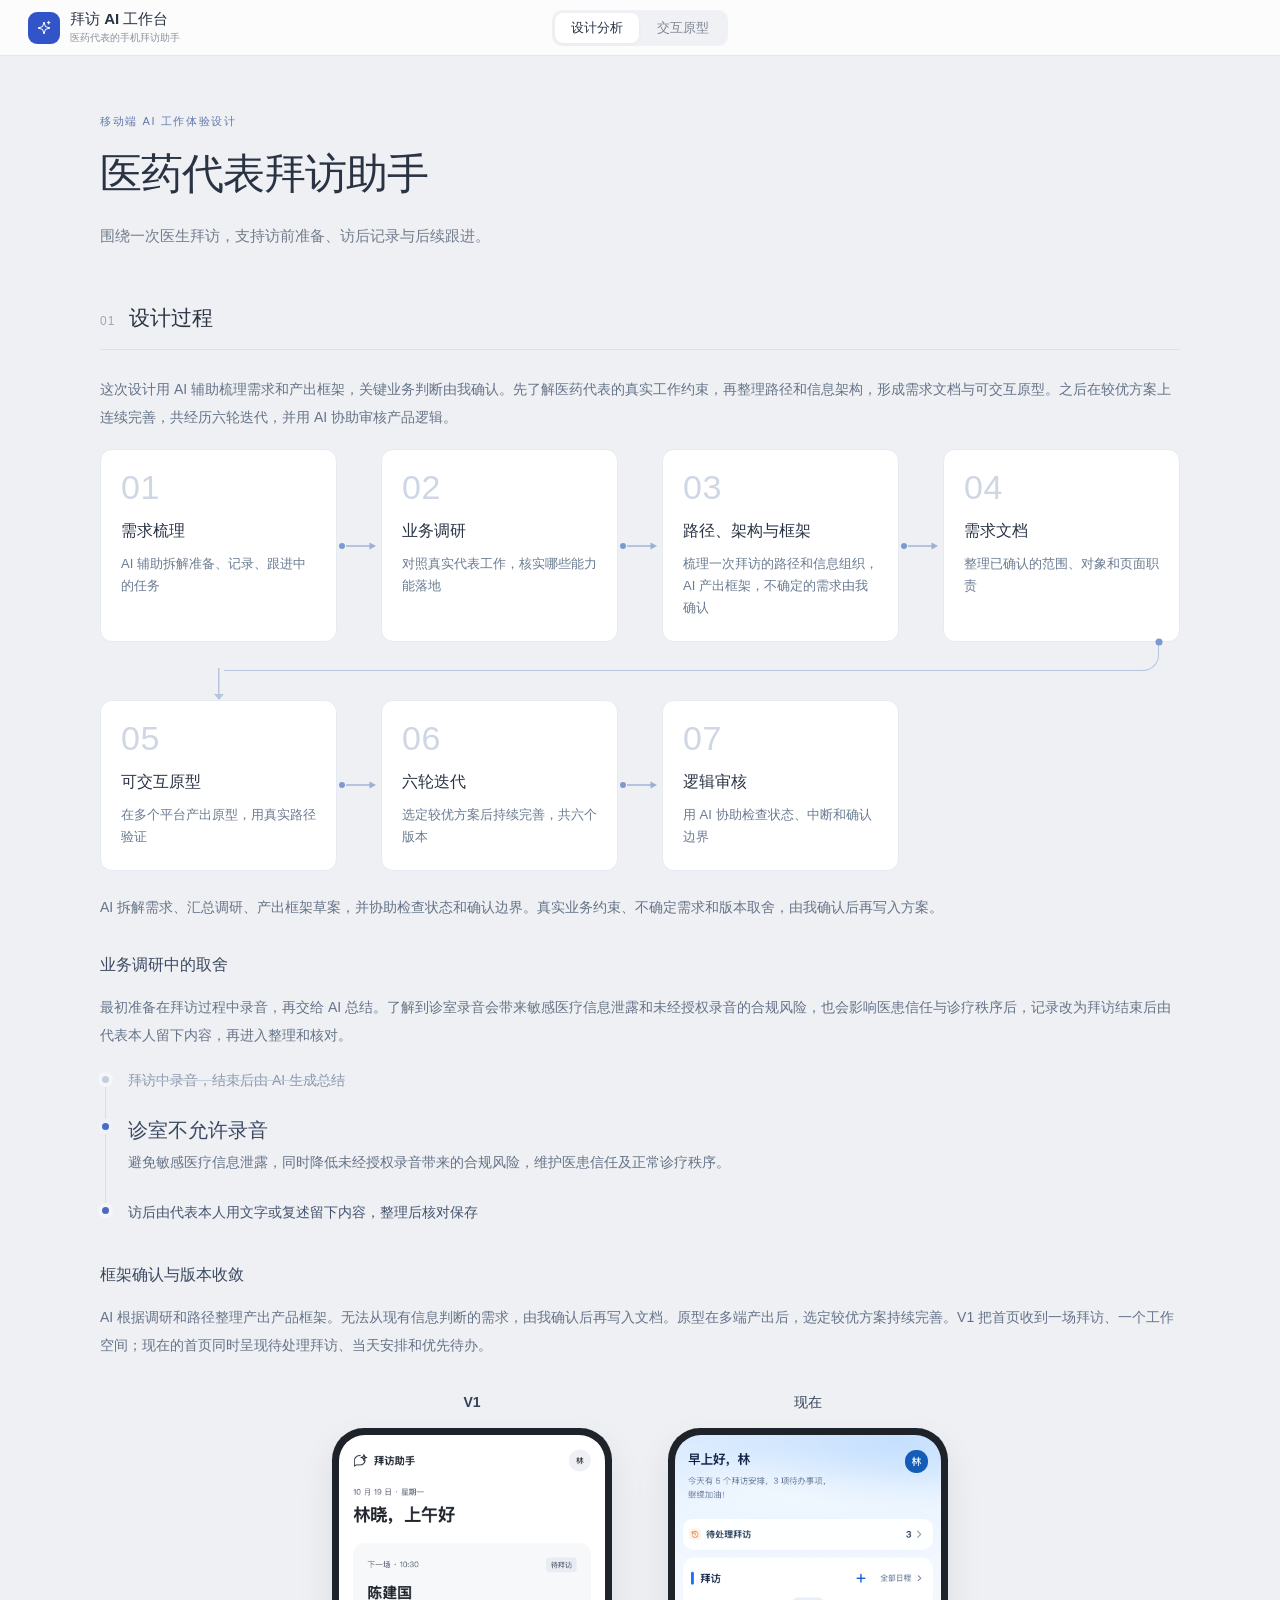
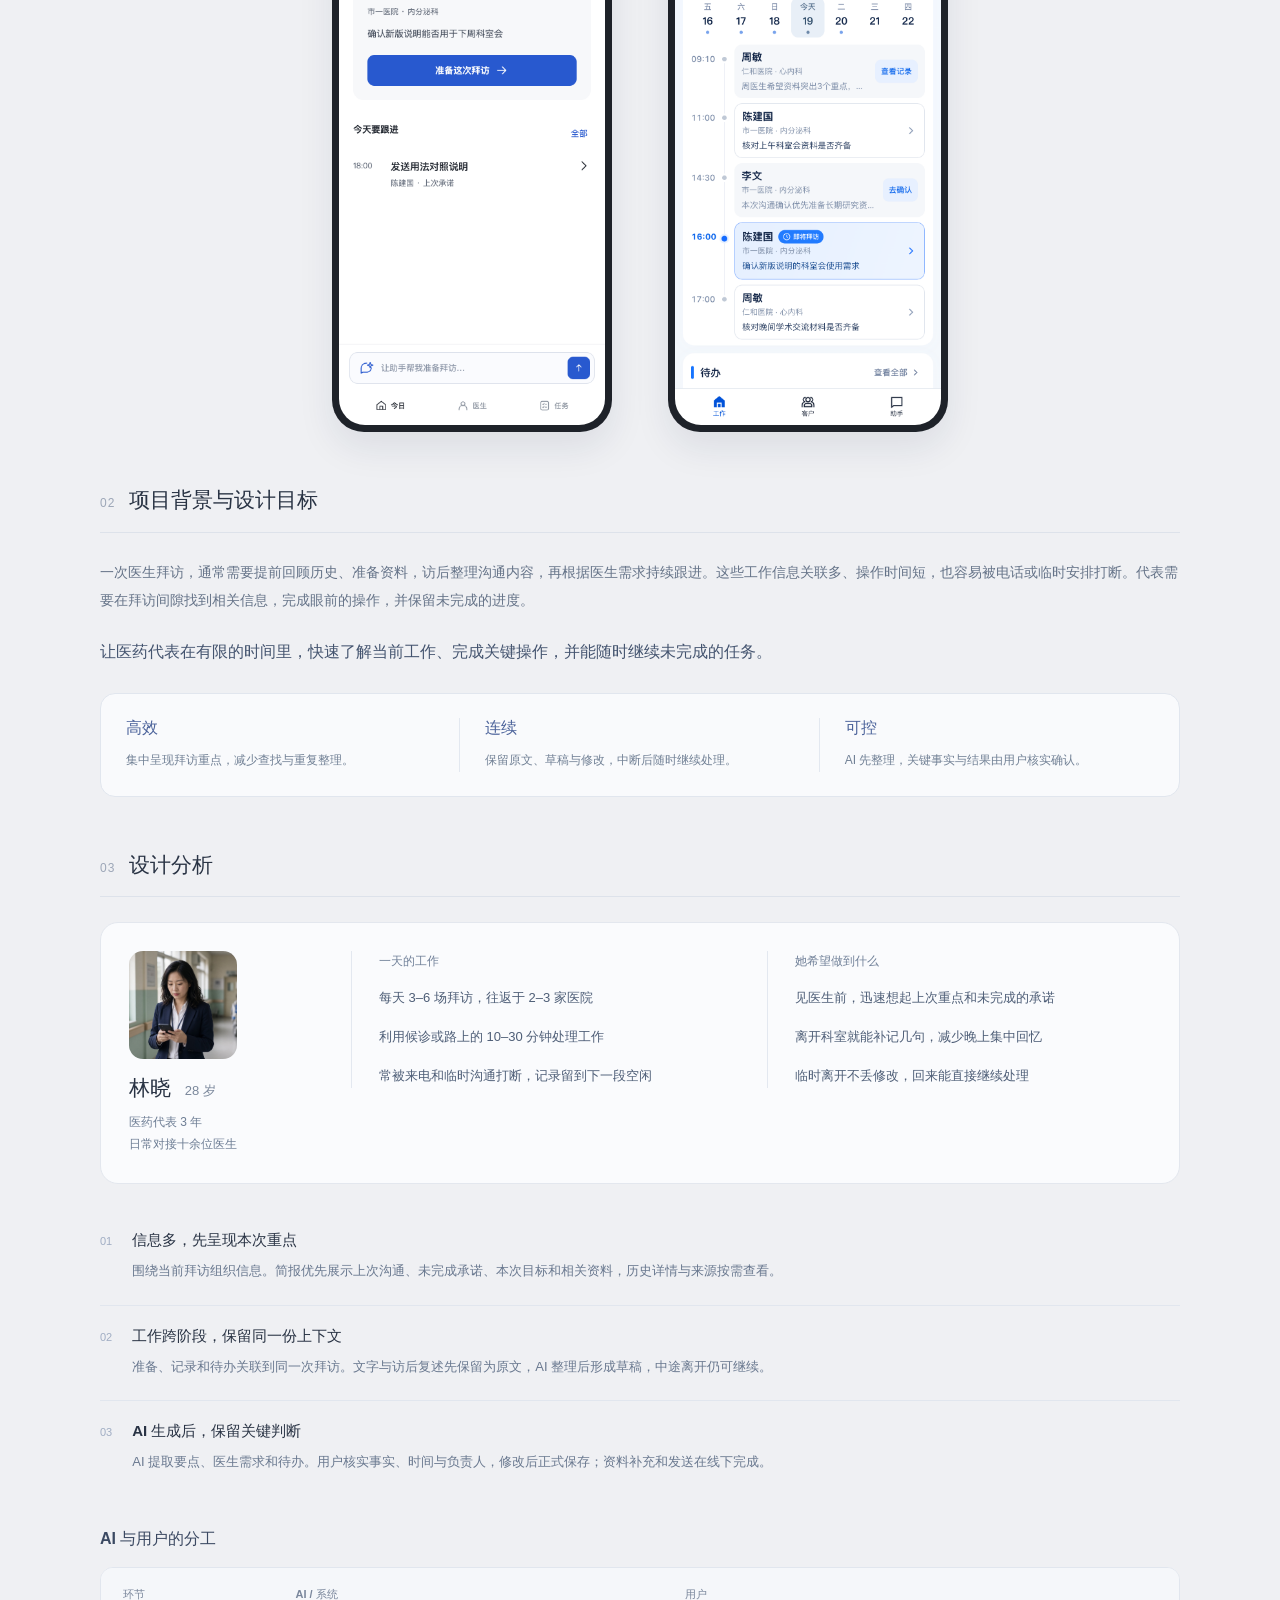
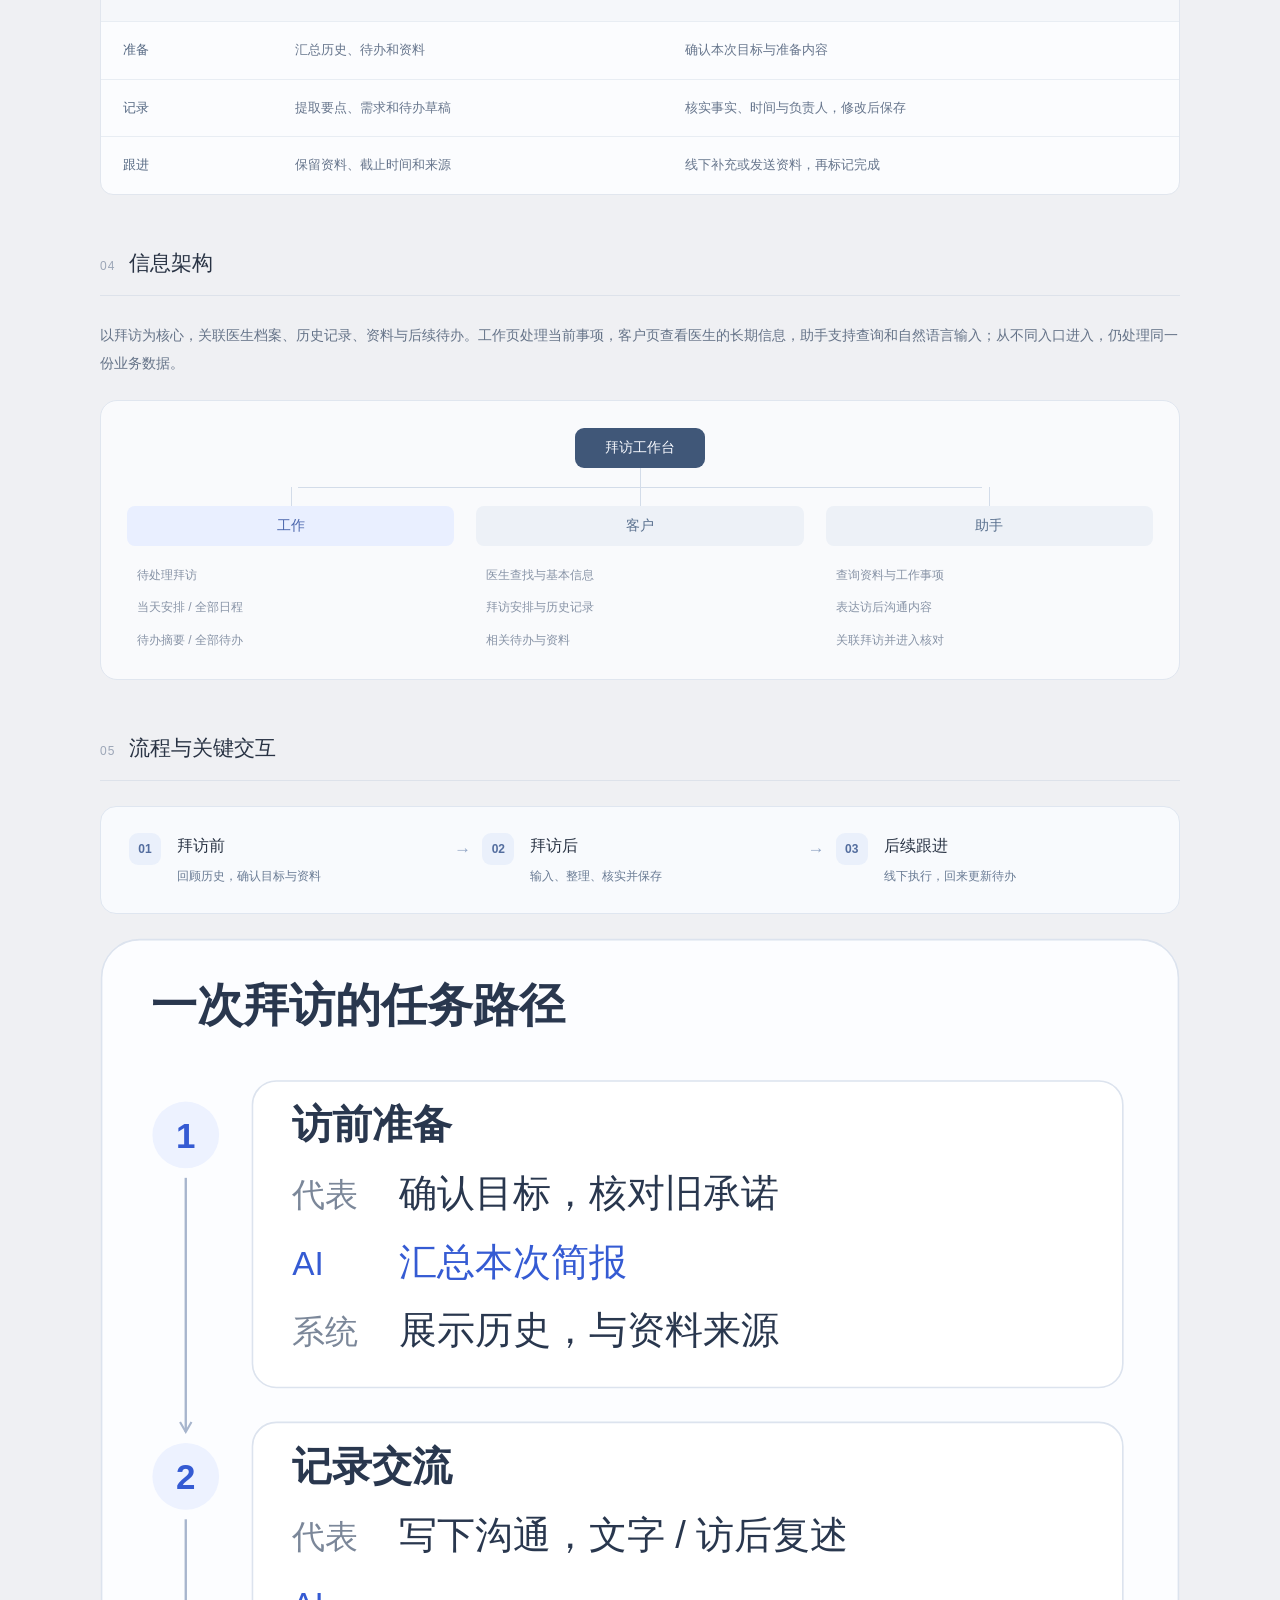
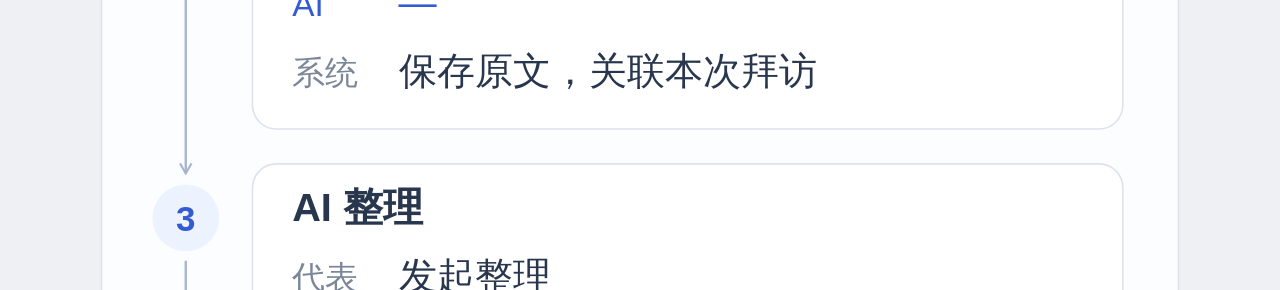
==== commit 22618b5d: "Refresh visit records, customer list spacing, and home card press state." ====
--- a/index.html
+++ b/index.html
@@ -7,9 +7,9 @@
     <meta name="description" content="医药代表拜访助手：从访前准备、访后记录到后续跟进的设计分析与可操作原型。" />
     <title>医药代表拜访助手 · 设计分析与交互原型</title>
     <link rel="icon" type="image/svg+xml" href="./assets/favicon-CrCzxHG_.svg" />
-    <script type="module" crossorigin src="./assets/showcase-2bGiR0l_.js"></script>
+    <script type="module" crossorigin src="./assets/showcase-Bl11RiiY.js"></script>
     <link rel="modulepreload" crossorigin href="./assets/preload-helper-B5U0W3t5.js">
-    <link rel="stylesheet" crossorigin href="./assets/showcase-C-QtS1ud.css">
+    <link rel="stylesheet" crossorigin href="./assets/showcase-NaS1P7xY.css">
   </head>
   <body>
     <a class="skip-link" href="#main-content">跳到主要内容</a>
--- a/assets/showcase-NaS1P7xY.css
+++ b/assets/showcase-NaS1P7xY.css
@@ -0,0 +1 @@
+:root{font-family:-apple-system,BlinkMacSystemFont,PingFang SC,Microsoft YaHei,sans-serif;color:#293344;background:#eff0f3;font-synthesis:none;-webkit-font-smoothing:antialiased;--accent:#3154c8;--line:#e0e5ed;--phone-scale:.85;--screen-w:412px;--screen-h:915px;--bezel:8px}*{box-sizing:border-box}html{scroll-padding-top:80px}body{margin:0}button,a{-webkit-tap-highlight-color:transparent}button{font:inherit;color:inherit;cursor:pointer}a{color:var(--accent);text-underline-offset:4px}button:focus-visible,a:focus-visible,summary:focus-visible,[tabindex="0"]:focus-visible{outline:2px solid var(--accent);outline-offset:4px}[hidden]{display:none!important}h1,h2,h3,h4,p,blockquote,dl,dd,figure{margin:0}.skip-link{position:fixed;top:-80px;left:20px;z-index:100;background:#fff;padding:12px 18px;border:2px solid var(--accent);border-radius:8px}.skip-link:focus{top:12px}.showcase-header{position:sticky;top:0;z-index:20;height:56px;padding:0 28px;background:#fcfcfd;border-bottom:1px solid #e5e7eb;display:grid;grid-template-columns:1fr auto 1fr;align-items:center;gap:16px}.project-brand{display:flex;align-items:center;gap:10px;color:inherit;text-decoration:none;justify-self:start;min-width:0}.brand-symbol{width:32px;height:32px;display:grid;place-items:center;border-radius:9px;background:var(--accent);color:#fff;flex-shrink:0}.brand-symbol svg{width:16px;height:16px}.project-brand strong{display:block;font-size:15px;font-weight:650;line-height:1.2}.project-brand small{display:block;font-size:10px;color:#8a909b;margin-top:3px}.showcase-tabs{display:flex;grid-column:2;gap:2px;padding:3px;border-radius:10px;background:#f0f1f4}.showcase-tabs button{height:30px;padding:0 16px;background:transparent;border:0;border-radius:8px;color:#7e8592;font-size:13px;white-space:nowrap;transition:background .15s,color .15s}.showcase-tabs button[aria-selected=true]{background:#fff;color:#293344;box-shadow:0 1px 4px #1722380a;font-weight:600}.showcase-tabs button:hover{color:var(--accent)}.prototype-stage{position:relative;display:grid;grid-template-columns:minmax(250px,340px) auto minmax(250px,340px);align-items:start;justify-content:center;gap:clamp(24px,4vw,64px);max-width:1560px;padding:20px 28px 45px;margin:auto}.device-column{display:flex;flex-direction:column;align-items:center;position:relative;z-index:1}.phone-space{position:relative;width:calc((var(--screen-w) + var(--bezel)*2)*var(--phone-scale));height:calc((var(--screen-h) + var(--bezel)*2)*var(--phone-scale))}.phone-model{position:absolute;width:calc(var(--screen-w) + var(--bezel)*2);height:calc(var(--screen-h) + var(--bezel)*2);padding:var(--bezel);border-radius:36px;background:#202329;box-shadow:0 14px 42px #18284110;transform:scale(var(--phone-scale));transform-origin:top left}.phone-screen{position:relative;width:var(--screen-w);height:var(--screen-h);overflow:hidden;border-radius:28px;background:#f4f7fc}.phone-screen iframe{width:var(--screen-w);height:var(--screen-h);display:block;border:0;opacity:0;transition:opacity .18s}.phone-screen iframe.is-ready{opacity:1}.callout-layer{position:absolute;inset:0;width:100%;height:100%;overflow:visible;pointer-events:none;z-index:4}.experience-notes{position:relative;z-index:2;min-height:calc((var(--screen-h) + var(--bezel)*2)*var(--phone-scale))}.callout-note{position:absolute;left:0;right:8px}.notes-right .callout-note{left:8px;right:0}.callout-title{display:flex;align-items:flex-start;gap:8px;font-size:14px;font-weight:600;line-height:1.6;color:#354158;margin-bottom:9px}.callout-index{display:inline-grid;place-items:center;width:19px;height:19px;flex-shrink:0;margin-top:2px;border-radius:50%;background:var(--accent);color:#fff;font-size:11px;font-weight:600}.callout-note p{color:#65758c;font-size:13px;line-height:1.95;padding-left:27px;text-wrap:pretty}.callout-note.is-dim .callout-index{background:#7b8aad}.note-visual{margin:14px 0 0 27px}.note-visual svg{display:block;width:100%;height:auto;background:#f7f9fc;border:1px solid #dce3ed;border-radius:12px}.prototype-toolbar{display:flex;justify-content:center;align-items:center;flex-wrap:wrap;gap:2px 8px;margin-top:12px;width:min(100%,540px)}.scenario-links{display:flex;align-items:center;justify-content:center;flex-wrap:wrap;gap:3px}.scenario-links button{border:1px solid transparent;border-radius:6px;background:transparent;color:#7a8495;font-size:11px;min-height:32px;padding:4px 8px}.scenario-links button:hover{color:var(--accent);background:#e5eaf7}.scenario-links button.is-active{color:var(--accent);border-color:#d5dff7;background:#f8faff}.reset-demo{border:0;background:none;color:#8a92a0;font-size:11px;min-height:32px;padding:0 8px;white-space:nowrap}.reset-demo span{font-size:15px;margin-right:3px}.reset-demo:hover{color:var(--accent)}.prototype-loading{position:absolute;inset:0;z-index:2;display:flex;flex-direction:column;justify-content:center;align-items:center;gap:12px;padding:28px;background:#f5f7fb;text-align:center}.prototype-loading strong{font-size:15px;font-weight:550;color:#4a5871}.prototype-loading p{font-size:12px;line-height:1.8;color:#929cad}.loading-symbol{width:23px;height:23px;border:2px solid #d8e1f8;border-top-color:var(--accent);border-radius:50%;animation:loading .8s linear infinite}@keyframes loading{to{transform:rotate(360deg)}}.document{max-width:1160px;margin:auto;padding:58px 40px 88px}.document-intro{margin-bottom:48px}.document-eyebrow{color:#6378ac!important;font-size:11px!important;letter-spacing:1.6px;margin-bottom:17px}.document h1{font-size:clamp(30px,3.6vw,42px);font-weight:650;line-height:1.35;letter-spacing:-1px;margin-bottom:18px}.document-intro>p:last-child{color:#717c8d;font-size:15px;line-height:1.95;max-width:700px}.doc-section{margin-top:52px}.doc-section>h2{display:flex;align-items:baseline;gap:14px;font-size:21px;font-weight:600;line-height:1.5;padding-bottom:16px;border-bottom:1px solid #dde2ea;margin-bottom:25px}.doc-section>h2>span{color:#9ca6b7;font-size:12px;font-weight:500;letter-spacing:1px}.doc-sub{font-size:16px;font-weight:600;color:#3b4962;margin:34px 0 17px}.prose{color:#657388;font-size:14px;line-height:2;margin-bottom:13px}.process-flow{--gap:44px;--wrap:58px;list-style:none;position:relative;display:grid;grid-template-columns:repeat(4,minmax(0,1fr));column-gap:var(--gap);row-gap:var(--wrap);margin:18px 0 22px;padding:0}.process-flow li{position:relative;z-index:1;min-width:0;min-height:168px;padding:20px 20px 22px;background:#fff;border:1px solid #e6ebf3;border-radius:12px}.process-flow li:nth-child(5){grid-column:1}.process-flow li:nth-child(6){grid-column:2}.process-flow li:nth-child(7){grid-column:3}.process-flow span{display:block;color:#cfd6e4;font-size:34px;font-weight:300;line-height:1;letter-spacing:.5px;margin-bottom:16px;font-variant-numeric:tabular-nums}.process-flow h3{font-size:16px;font-weight:700;margin-bottom:10px;line-height:1.4}.process-flow p{font-size:13px;color:#6a7b91;line-height:1.7}.process-flow li:nth-child(-n+3):after,.process-flow li:nth-child(5):after,.process-flow li:nth-child(6):after{content:"";position:absolute;top:50%;right:calc(-1 * var(--gap));width:var(--gap);height:12px;transform:translateY(-50%);background:url("data:image/svg+xml,%3Csvg xmlns='http://www.w3.org/2000/svg' width='40' height='12' viewBox='0 0 40 12' fill='none'%3E%3Ccircle cx='4' cy='6' r='3' fill='%237a9ad0'/%3E%3Cpath d='M8 6h24' stroke='%239bb0d4' stroke-width='1.35'/%3E%3Cpath d='M31.5 2.6 38 6l-6.5 3.4' fill='%239bb0d4'/%3E%3C/svg%3E") center no-repeat}.process-flow li:nth-child(4):before{content:"";position:absolute;top:100%;right:20px;z-index:2;width:7px;height:7px;border-radius:50%;background:#7a9ad0;transform:translate(50%,-35%)}.process-flow li:nth-child(4):after{content:"";position:absolute;top:100%;right:20px;z-index:0;width:calc(350% + 3 * var(--gap) - 20px);height:calc(var(--wrap) / 2);border-right:1.5px solid #b7c6de;border-bottom:1.5px solid #b7c6de;border-bottom-right-radius:16px;pointer-events:none}.process-flow li:nth-child(5):before{content:"";position:absolute;left:50%;bottom:100%;z-index:0;width:12px;height:calc(var(--wrap) / 2 + 4px);transform:translate(-50%);background:url("data:image/svg+xml,%3Csvg xmlns='http://www.w3.org/2000/svg' width='12' height='8' viewBox='0 0 12 8'%3E%3Cpath d='M1 1l5 6 5-6' fill='%23b7c6de'/%3E%3C/svg%3E") center bottom / 12px 8px no-repeat,linear-gradient(#b7c6de,#b7c6de) center 0 / 1.5px calc(100% - 7px) no-repeat;pointer-events:none}.research-path{position:relative;margin:8px 0 12px;padding:6px 0 6px 28px}.research-path:before{content:"";position:absolute;left:5px;top:18px;bottom:22px;width:1px;background:#d4deed}.research-path p{position:relative;margin:0;padding:0 0 22px}.research-path p:last-child{padding-bottom:0}.research-path p:before{content:"";position:absolute;left:-26px;top:8px;width:7px;height:7px;border-radius:50%;background:#c5cedb;box-shadow:0 0 0 4px #f4f6f9}.research-path .was{color:#8b97ab;font-size:14px;line-height:1.8;text-decoration:line-through;text-decoration-color:#c5cedb}.research-path .turn{color:#3b4962;font-size:20px;font-weight:600;line-height:1.5;padding-bottom:24px}.research-path .turn span{display:block;margin-top:6px;color:#657388;font-size:14px;font-weight:500;line-height:1.7}.research-path .turn:before{background:#4b6ac2;box-shadow:0 0 0 4px #eef2fb}.research-path .now{color:#44546f;font-size:14px;line-height:1.9}.research-path .now:before{background:#4b6ac2}.version-stage{margin:32px 0 8px}.home-pair{display:grid;grid-template-columns:minmax(0,280px) minmax(0,280px);justify-content:center;gap:18px 56px}.home-shot{margin:0}.home-shot .device{padding:7px;background:#1e2229;border-radius:32px;box-shadow:0 16px 36px #18284116}.home-shot img{display:block;width:100%;height:auto;border-radius:26px;background:#f4f7fc}.home-shot figcaption{text-align:center;margin:0 0 14px;font-size:13px;color:#6a7a90;line-height:1.6}.home-shot figcaption strong{display:block;color:#354158;font-size:14px;font-weight:600;margin-bottom:3px}.process-split{color:#657388;font-size:14px;line-height:2;margin:4px 0 8px}.goal-statement{color:#44546f;font-size:16px;font-weight:500;line-height:1.95;margin-top:22px}.goal-grid{display:grid;grid-template-columns:repeat(3,minmax(0,1fr));gap:0;margin-top:26px;padding:24px 0;background:#f9fafc;border:1px solid #e1e6ee;border-radius:15px}.goal-card{padding:0 25px;border-right:1px solid #e3e8f0}.goal-card:last-child{border:0}.goal-card h3{font-size:16px;color:#4b629a;font-weight:600;margin-bottom:10px}.goal-card p{color:#718095;font-size:12px;line-height:1.9}.persona-hero{display:grid;grid-template-columns:190px minmax(0,1fr) minmax(0,1fr);align-items:start;gap:32px;padding:28px;background:#fafbfd;border:1px solid #e3e7ee;border-radius:18px;margin-bottom:26px}.persona-identity{display:flex;flex-direction:column;align-items:flex-start;gap:14px}.persona-photo{width:108px;height:108px;display:block;flex-shrink:0;border-radius:14px;object-fit:cover;object-position:35% 22%}.persona-identity h3{font-size:21px;font-weight:600;line-height:1.4;margin-bottom:8px}.persona-identity h3 span{font-size:13px;font-weight:400;color:#7a879b;margin-left:8px}.persona-background{font-size:12px;color:#6d7d94;line-height:1.85}.persona-column{border-left:1px solid #e3e8f0;padding-left:27px}.persona-column h4{font-size:12px;font-weight:500;color:#718199;margin:2px 0 16px}.persona-column ul{list-style:none;padding:0;margin:0;display:grid;gap:14px}.persona-column li{color:#4e5e77;font-size:13px;line-height:1.9}.decision-list{margin-bottom:30px}.decision-list article{display:flex;gap:20px;padding:21px 0;border-bottom:1px solid #e1e6ee}.decision-list article:last-child{border:0}.decision-index{font-size:11px;color:#a0adc3;padding-top:4px;font-variant-numeric:tabular-nums}.decision-list h3{font-size:15px;font-weight:600;margin-bottom:8px}.decision-list p{font-size:13px;color:#69788f;line-height:1.95}.table-scroll{width:100%;overflow-x:auto;border:1px solid #e1e6ee;border-radius:13px;background:#fbfcfe}table{border-collapse:collapse;width:100%;min-width:560px;font-size:13px;line-height:1.9;text-align:left}th,td{padding:16px 22px;vertical-align:top;border-bottom:1px solid #e8edf3}thead th{font-size:11px;font-weight:550;color:#7a879c;background:#f5f7fa}tbody th{color:#566983;font-weight:500;width:16%}tbody td{color:#66758c}tbody tr:last-child td,tbody tr:last-child th{border:0}.app-map{margin-top:23px;padding:27px 26px 22px;background:#f9fafc;border:1px solid #e0e6ef;border-radius:17px}.app-map-root{position:relative;width:max-content;margin:auto;padding:11px 30px;border-radius:9px;background:#405778;color:#f8faff;font-size:14px;font-weight:550}.app-map-root:after{content:"";position:absolute;left:50%;bottom:-19px;width:1px;height:19px;background:#d3dce9}.app-map-cols{position:relative;display:grid;grid-template-columns:repeat(3,minmax(0,1fr));gap:22px;margin-top:38px}.app-map-cols:before{content:"";position:absolute;top:-19px;left:16.67%;right:16.67%;height:1px;background:#d3dce9}.app-map-col{position:relative}.app-map-col:before{content:"";position:absolute;top:-19px;left:50%;width:1px;height:19px;background:#d3dce9}.app-map-col h3{padding:11px;text-align:center;background:#edf1f7;border-radius:8px;font-size:14px;font-weight:550;color:#59708e}.app-map-col.is-primary h3{color:#4a65ac;background:#e9efff}.app-map-col ul{list-style:none;margin:13px 0 0;padding:0 10px}.app-map-col li{color:#8793a6;font-size:12px;line-height:1.9;padding:5px 0}.placement-notes{display:grid;gap:20px;margin-top:25px}.placement-notes article{display:grid;grid-template-columns:160px 1fr;gap:20px}.placement-notes h3{font-size:13px;font-weight:550;color:#60718d;line-height:1.95}.placement-notes p{color:#738199;font-size:12px;line-height:1.95}.phase-strip{display:grid;grid-template-columns:repeat(3,minmax(0,1fr));gap:38px;padding:26px 28px;border:1px solid #dfe6f0;border-radius:16px;background:#f8fafd}.phase-strip article{position:relative;padding-left:48px;min-width:0}.phase-strip article>span{position:absolute;top:0;left:0;display:grid;place-items:center;width:32px;height:32px;border-radius:9px;color:#536d9e;background:#eaf0fb;font-size:12px;font-weight:600}.phase-strip article+article:before{content:"→";position:absolute;left:-28px;top:7px;color:#91a5c5;font-size:17px}.phase-strip h3{font-size:16px;font-weight:600;margin:3px 0 8px}.phase-strip p{font-size:12px;color:#697b94;line-height:1.85}.journey-figure{margin-top:24px}.journey-figure img{display:block;width:100%;height:auto}.journey-figure figcaption{text-align:center;font-size:11px;color:#9ba6b7;line-height:1.95;margin-top:13px}.resume-path{list-style:none;display:grid;grid-template-columns:repeat(4,minmax(0,1fr));gap:28px;padding:6px 0 0;margin:0}.resume-path li{position:relative;min-width:0}.resume-path li:not(:last-child):before{content:"";position:absolute;top:15px;left:16px;right:-44px;height:1px;background:#d4deed}.resume-path li>span{position:relative;display:grid;place-items:center;width:32px;height:32px;border-radius:50%;border:1px solid #cbd8ed;background:#f7f9fd;font-size:12px;color:#5975a7;font-weight:500}.resume-path li:nth-child(2)>span{background:#fbf5eb;border-color:#e7d6b8;color:#987444}.resume-path li:nth-child(3)>span{background:#4b6ac2;border-color:#4b6ac2;color:#fff}.resume-path li>div{margin-top:17px;padding-right:8px}.resume-path h4{font-size:14px;font-weight:600;margin-bottom:9px}.resume-path p{font-size:12px;color:#697b94;line-height:1.9}.review-example{display:grid;grid-template-columns:1fr 1fr;gap:35px;border:1px solid #e0e6f0;background:#fafbfd;padding:28px;border-radius:16px}.review-example>div+div{border-left:1px solid #e0e6f0;padding-left:32px}.example-label{display:block;font-size:10px;color:#9aa8bd;margin-bottom:15px;letter-spacing:1px}.review-example blockquote{font-size:18px;color:#637696;line-height:1.9;margin-bottom:14px}.review-example h4{font-size:15px;font-weight:550;margin-bottom:12px}.review-example p{font-size:12px;color:#738199;line-height:1.95}.document-jump{display:inline-flex;align-items:center;gap:22px;font-size:12px;border:0;padding:10px 0;margin-top:14px;background:transparent;color:#5773b4}.document-jump:hover{color:var(--accent)}.prototype-scope{font-size:11px;color:#a3adbb;border-top:1px solid #dfe5ee;padding-top:22px;margin-top:38px;line-height:1.95}.reset-dialog{width:min(420px,calc(100% - 36px));padding:30px;border:1px solid #e2e7ee;border-radius:18px;color:#3e4c64;box-shadow:0 20px 80px #12243d1f}.reset-dialog::backdrop{background:#182a4650}.reset-dialog h2{font-size:21px;font-weight:600;margin-bottom:14px}.reset-dialog p{font-size:13px;color:#8794a9;line-height:1.9}.dialog-actions{display:flex;justify-content:flex-end;gap:12px;margin-top:25px}.dialog-actions button{font-size:12px;padding:10px 18px;border:1px solid #e1e7ef;background:#fff;border-radius:8px}.primary-button,.dialog-actions .primary-button{border:1px solid var(--accent);border-radius:8px;background:var(--accent);color:#fff;padding:10px 17px;font-size:12px}.noscript{text-align:center;padding:30px}@media(max-width:1180px){.showcase-header{padding-inline:20px}.prototype-stage{grid-template-columns:minmax(190px,1fr) auto minmax(190px,1fr);gap:22px;padding-inline:20px}.callout-title{font-size:13px}.callout-note p{font-size:12px}}@media(max-width:980px){.showcase-header{display:flex;justify-content:space-between;height:auto;min-height:56px;padding:10px 16px;gap:12px}.prototype-stage{grid-template-columns:1fr 1fr;gap:24px;padding:14px 24px 35px;max-width:760px}.device-column{grid-column:1/-1;grid-row:1}.experience-notes{min-height:0;align-self:start}.callout-note,.notes-right .callout-note{position:static;margin-top:18px}.callout-layer{display:none}.callout-note.is-dim{opacity:1}.document{padding-inline:32px}.home-pair{grid-template-columns:minmax(0,240px) minmax(0,240px);gap:16px 32px}}@media(max-width:680px){.showcase-header{flex-wrap:wrap;padding:12px 16px 10px;gap:12px}.project-brand strong{font-size:14px}.showcase-tabs{width:100%}.showcase-tabs button{flex:1;height:34px;font-size:12px}.prototype-stage{padding:12px 18px 32px;gap:20px}.prototype-toolbar{margin-top:10px;gap:3px}.scenario-links button{font-size:10px;padding:4px 7px}.callout-title{font-size:13px}.callout-note p{padding:0;font-size:12px;margin-top:10px}.document{padding:36px 22px 48px}.document-intro{margin-bottom:34px}.document h1{font-size:31px}.document-intro>p:last-child{font-size:13px}.doc-section{margin-top:38px}.doc-section>h2{font-size:19px;gap:11px;margin-bottom:20px}.prose{font-size:13px}.process-flow{grid-template-columns:1fr;column-gap:0;row-gap:16px;--wrap:16px}.process-flow li{min-height:0;padding:18px 18px 20px}.process-flow li:nth-child(5),.process-flow li:nth-child(6),.process-flow li:nth-child(7){grid-column:auto}.process-flow li:before,.process-flow li:after{display:none}.process-flow span{font-size:28px;margin-bottom:12px}.process-flow h3{font-size:15px}.research-path .turn{font-size:18px}.home-pair{gap:14px 16px}.home-shot .device{padding:5px;border-radius:24px}.home-shot img{border-radius:20px}.home-shot figcaption{font-size:12px;margin-bottom:10px}.process-split{font-size:13px;margin-top:22px}.goal-grid{grid-template-columns:1fr;padding:0 21px}.goal-card{border:0;border-bottom:1px solid #e3e8f0;padding:18px 0}.goal-card h3{font-size:15px;margin-bottom:6px}.persona-hero{grid-template-columns:1fr}.persona-hero figure{min-height:190px;max-height:220px}.persona-copy{padding:23px}.persona-copy h3{font-size:18px}.decision-list article{gap:14px}.app-map{padding:23px 18px 18px}.app-map-cols{grid-template-columns:1fr;gap:20px;margin-top:22px}.app-map-root:after,.app-map-cols:before,.app-map-col:before{display:none}.app-map-col ul{margin-top:8px}.app-map-col li{padding:4px 0}.placement-notes article{display:block}.placement-notes h3{margin-bottom:5px}.phase-strip{grid-template-columns:1fr;gap:18px;padding-bottom:0}.phase-strip article+article:before{display:none}.phase-strip h3{margin-bottom:5px}.journey-figure{margin:20px -6px 0}.resume-path{grid-template-columns:1fr 1fr;gap:24px 20px}.review-example{grid-template-columns:1fr;padding:24px;gap:24px}.review-example>div+div{border:0;border-top:1px solid #e0e6f0;padding:24px 0 0}.review-example blockquote{font-size:17px}th,td{padding:14px 16px}}@media(max-width:680px){.table-scroll table{min-width:0;table-layout:fixed;font-size:12px}.table-scroll th,.table-scroll td{padding:13px 11px}.table-scroll th:first-child{width:54px}}@media(max-width:680px){.prototype-stage{grid-template-columns:minmax(0,1fr)}.note-visual{margin-left:0;max-width:420px}.experience-notes{width:100%}}@media(max-width:680px){.persona-hero{grid-template-columns:1fr;gap:24px;padding:23px}.persona-identity{flex-direction:row;align-items:center;gap:18px}.persona-photo{width:84px;height:84px}.persona-identity h3{font-size:20px}.persona-column{border-left:0;border-top:1px solid #e3e8f0;padding:20px 0 0}.persona-column h4{margin:0 0 12px}.persona-column ul{gap:10px}.phase-strip{padding:22px;gap:24px}.resume-path{display:block}.resume-path li{display:grid;grid-template-columns:32px minmax(0,1fr);column-gap:16px;padding-bottom:24px}.resume-path li:last-child{padding-bottom:0}.resume-path li:not(:last-child):before{inset:32px auto 0 15px;width:1px;height:auto}.resume-path li>div{margin:0;padding:2px 0 0}}@media(prefers-reduced-motion:reduce){*,*:before,*:after{animation:none!important;transition:none!important;scroll-behavior:auto!important}}@media print{.showcase-header,#panel-prototype,.document-jump,.reset-dialog{display:none!important}.document-panel[hidden]{display:block!important}body{background:#fff}.document{max-width:none;padding:0}.doc-section,.journey-figure,.table-scroll,.review-example,.process-flow,.research-path,.version-stage{break-inside:avoid}.table-scroll{overflow:visible}table{min-width:0}}
